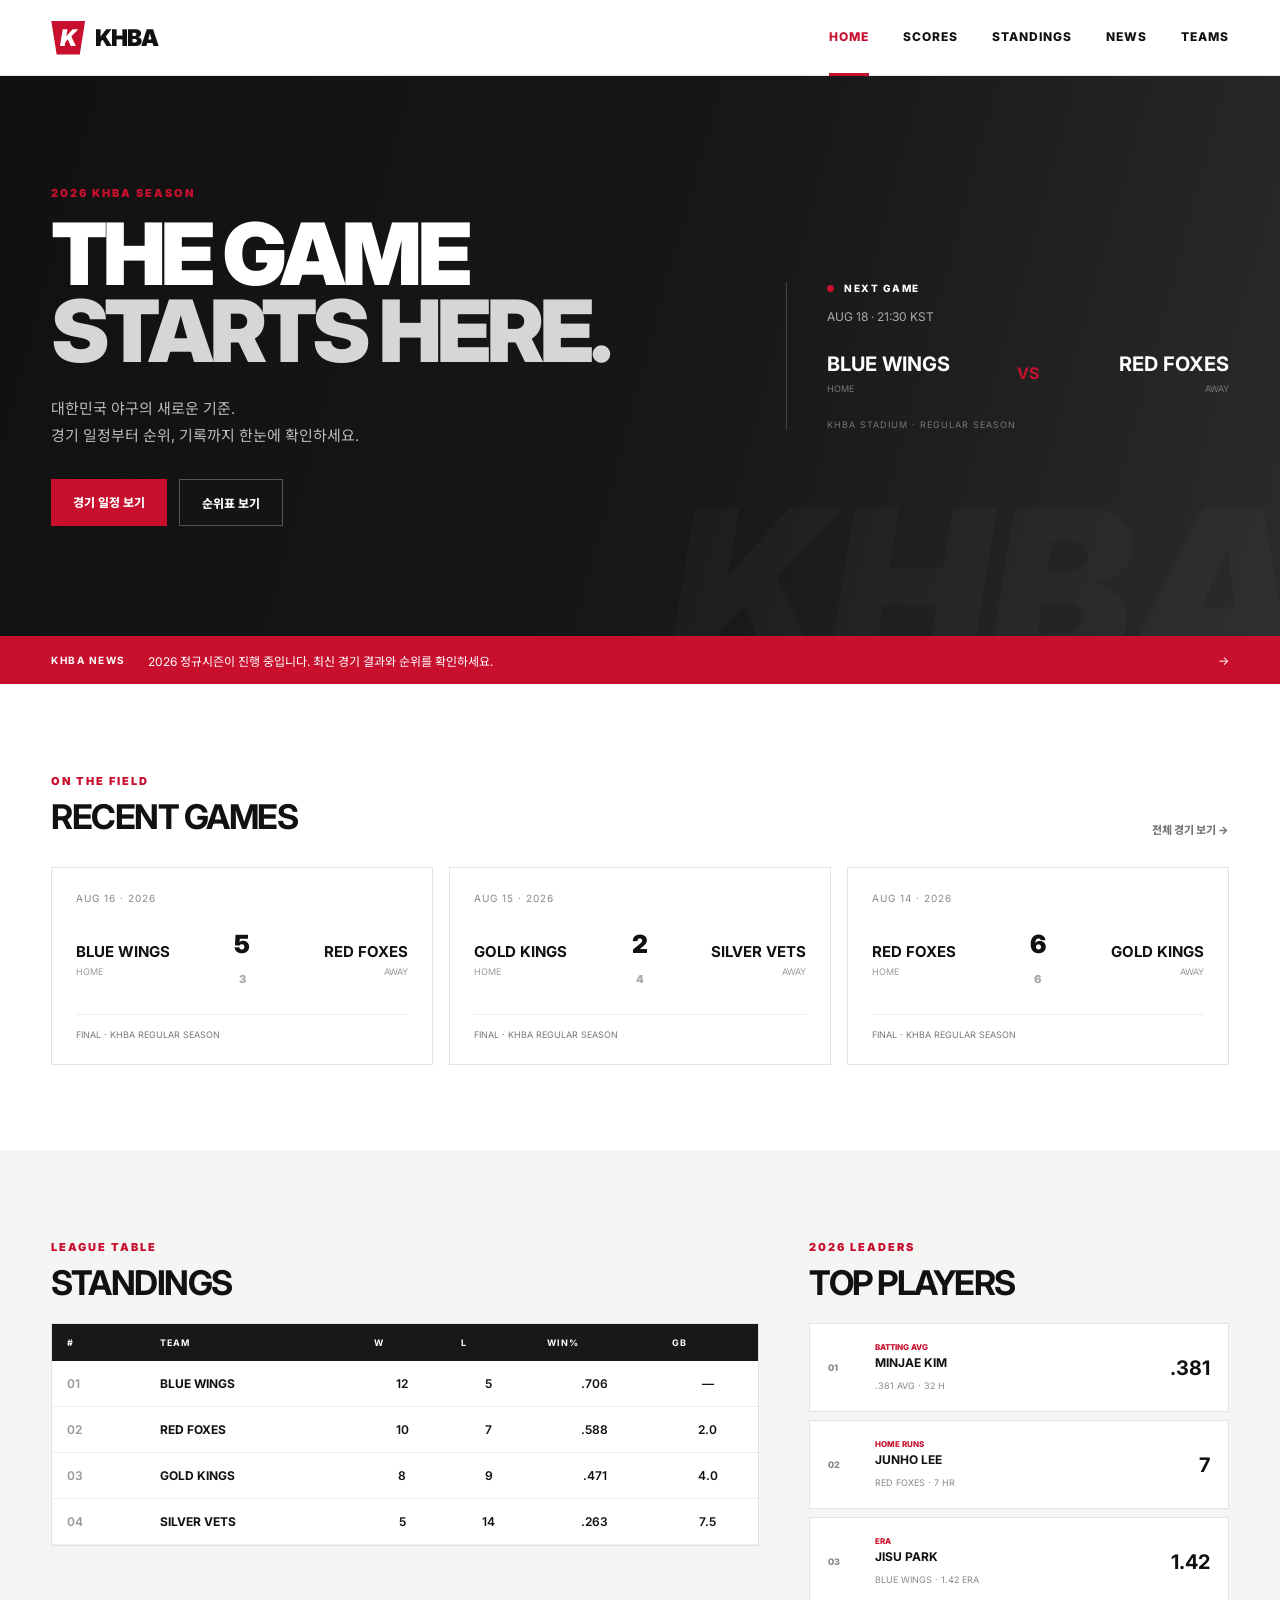
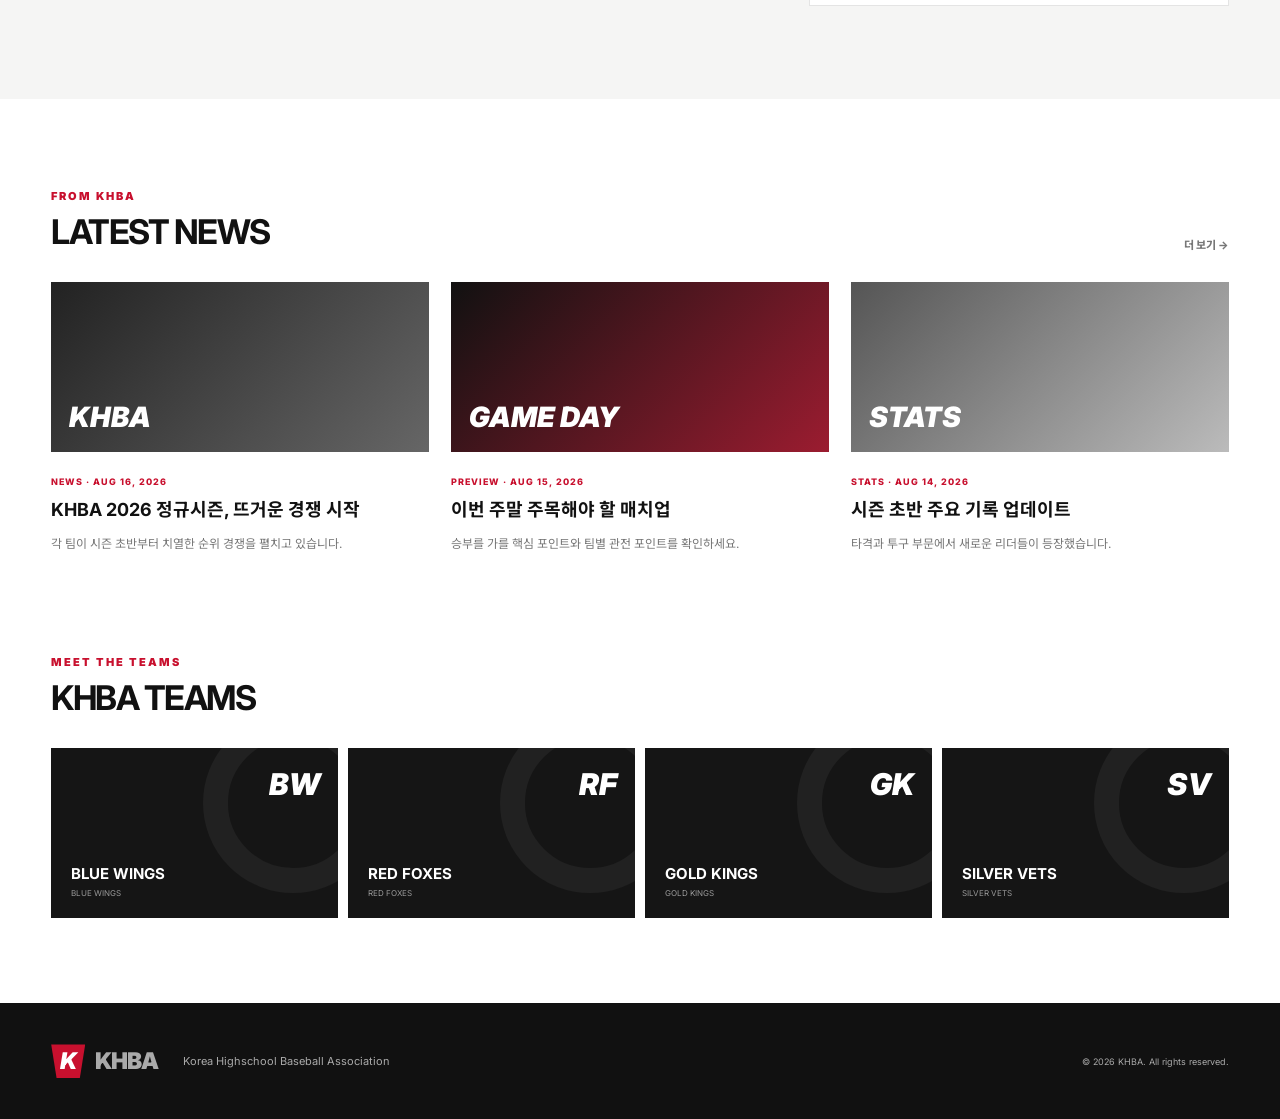
==== index.html @ 6791ea0c "Build MLB-style KHBA league homepage" ====
<!DOCTYPE html>
<html lang="ko">
<head>
  <meta charset="UTF-8">
  <meta name="viewport" content="width=device-width, initial-scale=1.0">
  <meta name="description" content="KHBA - Korea Highschool Baseball Association">
  <title>KHBA | Korea Highschool Baseball Association</title>
  <link rel="preconnect" href="https://fonts.googleapis.com">
  <link rel="preconnect" href="https://fonts.gstatic.com" crossorigin>
  <link href="https://fonts.googleapis.com/css2?family=Inter:wght@400;500;600;700;800;900&family=Noto+Sans+KR:wght@400;500;600;700;800;900&display=swap" rel="stylesheet">
  <link rel="stylesheet" href="style.css">
</head>
<body>
  <header class="topbar">
    <div class="container nav-wrap">
      <a class="brand" href="#home"><span class="brand-mark">K</span><span>KHBA</span></a>
      <nav class="nav">
        <a class="active" href="#home">HOME</a>
        <a href="#games">SCORES</a>
        <a href="#standings">STANDINGS</a>
        <a href="#news">NEWS</a>
        <a href="#teams">TEAMS</a>
      </nav>
      <button class="menu-btn" aria-label="메뉴">☰</button>
    </div>
  </header>

  <main id="home">
    <section class="hero">
      <div class="container hero-inner">
        <div>
          <div class="eyebrow">2026 KHBA SEASON</div>
          <h1>THE GAME<br><span>STARTS HERE.</span></h1>
          <p>대한민국 야구의 새로운 기준.<br>경기 일정부터 순위, 기록까지 한눈에 확인하세요.</p>
          <div class="hero-actions"><a class="btn primary" href="#games">경기 일정 보기</a><a class="btn ghost" href="#standings">순위표 보기</a></div>
        </div>
        <div class="hero-score">
          <div class="live-pill"><i></i> NEXT GAME</div>
          <div class="game-date">AUG 18 · 21:30 KST</div>
          <div class="matchup"><div><b>BLUE WINGS</b><small>HOME</small></div><strong>VS</strong><div><b>RED FOXES</b><small>AWAY</small></div></div>
          <div class="venue">KHBA STADIUM · REGULAR SEASON</div>
        </div>
      </div>
    </section>

    <section class="ticker"><div class="container ticker-inner"><strong>KHBA NEWS</strong><span id="tickerText">2026 정규시즌이 진행 중입니다. 최신 경기 결과와 순위를 확인하세요.</span><span class="ticker-arrow">→</span></div></section>

    <section class="section" id="games">
      <div class="container">
        <div class="section-head"><div><span class="section-kicker">ON THE FIELD</span><h2>RECENT GAMES</h2></div><a href="#games" class="view-all">전체 경기 보기 →</a></div>
        <div class="games-grid" id="gamesGrid"></div>
      </div>
    </section>

    <section class="section muted" id="standings">
      <div class="container two-col">
        <div>
          <div class="section-head compact"><div><span class="section-kicker">LEAGUE TABLE</span><h2>STANDINGS</h2></div></div>
          <div class="table-card"><table><thead><tr><th>#</th><th>TEAM</th><th>W</th><th>L</th><th>WIN%</th><th>GB</th></tr></thead><tbody id="standingsBody"></tbody></table></div>
        </div>
        <aside class="leaders">
          <div class="section-head compact"><div><span class="section-kicker">2026 LEADERS</span><h2>TOP PLAYERS</h2></div></div>
          <div class="leader-card"><span class="leader-num">01</span><div><small>BATTING AVG</small><b>MINJAE KIM</b><span>.381 AVG · 32 H</span></div><strong>.381</strong></div>
          <div class="leader-card"><span class="leader-num">02</span><div><small>HOME RUNS</small><b>JUNHO LEE</b><span>RED FOXES · 7 HR</span></div><strong>7</strong></div>
          <div class="leader-card"><span class="leader-num">03</span><div><small>ERA</small><b>JISU PARK</b><span>BLUE WINGS · 1.42 ERA</span></div><strong>1.42</strong></div>
        </aside>
      </div>
    </section>

    <section class="section" id="news"><div class="container"><div class="section-head"><div><span class="section-kicker">FROM KHBA</span><h2>LATEST NEWS</h2></div><a href="#news" class="view-all">더 보기 →</a></div><div class="news-grid"><article><div class="news-image n1">KHBA</div><span>NEWS · AUG 16, 2026</span><h3>KHBA 2026 정규시즌, 뜨거운 경쟁 시작</h3><p>각 팀이 시즌 초반부터 치열한 순위 경쟁을 펼치고 있습니다.</p></article><article><div class="news-image n2">GAME DAY</div><span>PREVIEW · AUG 15, 2026</span><h3>이번 주말 주목해야 할 매치업</h3><p>승부를 가를 핵심 포인트와 팀별 관전 포인트를 확인하세요.</p></article><article><div class="news-image n3">STATS</div><span>STATS · AUG 14, 2026</span><h3>시즌 초반 주요 기록 업데이트</h3><p>타격과 투구 부문에서 새로운 리더들이 등장했습니다.</p></article></div></div></section>

    <section class="section teams" id="teams"><div class="container"><div class="section-head"><div><span class="section-kicker">MEET THE TEAMS</span><h2>KHBA TEAMS</h2></div></div><div class="team-grid"><div class="team"><span>BW</span><b>BLUE WINGS</b><small>BLUE WINGS</small></div><div class="team"><span>RF</span><b>RED FOXES</b><small>RED FOXES</small></div><div class="team"><span>GK</span><b>GOLD KINGS</b><small>GOLD KINGS</small></div><div class="team"><span>SV</span><b>SILVER VETS</b><small>SILVER VETS</small></div></div></div></section>
  </main>

  <footer><div class="container footer-inner"><div class="brand"><span class="brand-mark">K</span><span>KHBA</span></div><p>Korea Highschool Baseball Association</p><small>© 2026 KHBA. All rights reserved.</small></div></footer>
  <script src="script.js"></script>
</body>
</html>
---- style.css ----
*{box-sizing:border-box}html{scroll-behavior:smooth}body{margin:0;font-family:Inter,'Noto Sans KR',sans-serif;color:#111;background:#fff}a{text-decoration:none;color:inherit}.container{width:min(1180px,92%);margin:auto}.topbar{height:76px;background:#fff;border-bottom:1px solid #e7e7e7;position:sticky;top:0;z-index:10}.nav-wrap{height:100%;display:flex;align-items:center;justify-content:space-between}.brand{display:flex;align-items:center;gap:10px;font-size:23px;font-weight:900;letter-spacing:-1px}.brand-mark{display:grid;place-items:center;width:34px;height:34px;background:#c8102e;color:#fff;font-style:italic;clip-path:polygon(0 0,100% 0,84% 100%,16% 100%)}.nav{display:flex;gap:34px;font-size:12px;font-weight:800;letter-spacing:1px}.nav a{padding:29px 0;border-bottom:3px solid transparent}.nav a.active,.nav a:hover{color:#c8102e;border-color:#c8102e}.menu-btn{display:none;background:none;border:0;font-size:24px}.hero{background:linear-gradient(105deg,#111 0%,#171717 55%,#2b2b2b 100%);color:#fff;min-height:560px;display:flex;align-items:center;position:relative;overflow:hidden}.hero:after{content:'KHBA';position:absolute;right:-20px;bottom:-85px;font-size:220px;font-weight:900;color:rgba(255,255,255,.025);font-style:italic}.hero-inner{display:grid;grid-template-columns:1.2fr .8fr;gap:70px;align-items:center}.eyebrow,.section-kicker{color:#c8102e;font-size:11px;font-weight:900;letter-spacing:2px}.hero h1{font-size:clamp(48px,7vw,86px);line-height:.9;margin:16px 0 25px;letter-spacing:-4px;font-weight:900}.hero h1 span{color:#d6d6d6}.hero p{color:#bbb;line-height:1.8;font-size:15px}.hero-actions{display:flex;gap:12px;margin-top:30px}.btn{padding:14px 22px;font-size:12px;font-weight:800}.btn.primary{background:#c8102e;color:white}.btn.ghost{border:1px solid #555;color:#fff}.hero-score{border-left:1px solid #444;padding-left:40px}.live-pill{font-size:10px;font-weight:800;letter-spacing:1.5px}.live-pill i{display:inline-block;width:7px;height:7px;background:#c8102e;border-radius:50%;margin-right:7px}.game-date{font-size:12px;color:#aaa;margin:15px 0 28px}.matchup{display:grid;grid-template-columns:1fr 40px 1fr;align-items:center;gap:10px}.matchup div:last-child{text-align:right}.matchup b{display:block;font-size:20px}.matchup small{display:block;color:#777;font-size:9px;margin-top:7px}.matchup strong{color:#c8102e;text-align:center}.venue{font-size:9px;color:#777;letter-spacing:1px;margin-top:25px}.ticker{background:#c8102e;color:#fff}.ticker-inner{height:48px;display:flex;align-items:center;gap:22px;font-size:12px}.ticker-inner strong{font-size:10px;letter-spacing:1.5px}.ticker-arrow{margin-left:auto}.section{padding:85px 0}.muted{background:#f5f5f4}.section-head{display:flex;align-items:end;justify-content:space-between;margin-bottom:30px}.section-head h2{margin:7px 0 0;font-size:34px;letter-spacing:-1.5px}.section-head.compact{margin-bottom:20px}.view-all{font-size:11px;font-weight:800;color:#777}.games-grid{display:grid;grid-template-columns:repeat(3,1fr);gap:16px}.game-card{border:1px solid #e3e3e3;background:#fff;padding:24px}.game-card .date{font-size:10px;color:#888;letter-spacing:1px}.game-teams{display:grid;grid-template-columns:1fr 42px 1fr;align-items:center;text-align:center;margin:25px 0}.game-teams div:first-child{text-align:left}.game-teams div:last-child{text-align:right}.game-teams b{font-size:15px}.game-teams small{display:block;color:#999;font-size:9px;margin-top:5px}.score{font-size:25px;font-weight:900}.game-card .status{border-top:1px solid #eee;padding-top:14px;font-size:9px;color:#777}.two-col{display:grid;grid-template-columns:1.35fr .8fr;gap:50px}.table-card{background:#fff;border:1px solid #e2e2e2}.table-card table{width:100%;border-collapse:collapse;font-size:12px}.table-card th{background:#181818;color:#fff;text-align:left;padding:13px 15px;font-size:9px;letter-spacing:1px}.table-card td{padding:15px;border-bottom:1px solid #eee;font-weight:600}.table-card td:nth-child(1){color:#999}.table-card td:nth-child(3),.table-card td:nth-child(4),.table-card td:nth-child(5),.table-card td:nth-child(6){text-align:center}.leader-card{background:#fff;border:1px solid #e4e4e4;padding:18px;display:grid;grid-template-columns:35px 1fr auto;align-items:center;gap:12px;margin-bottom:8px}.leader-num{font-size:10px;color:#aaa;font-weight:800}.leader-card small{display:block;font-size:8px;color:#c8102e;font-weight:800}.leader-card b{display:block;font-size:12px;margin:3px 0}.leader-card span{font-size:9px;color:#888}.leader-card strong{font-size:20px}.news-grid{display:grid;grid-template-columns:repeat(3,1fr);gap:22px}.news-image{height:170px;margin-bottom:17px;display:flex;align-items:end;padding:18px;color:#fff;font-size:28px;font-weight:900;font-style:italic;background:#222}.n1{background:linear-gradient(135deg,#222,#666)}.n2{background:linear-gradient(135deg,#111,#9b1c30)}.n3{background:linear-gradient(135deg,#555,#bbb)}article>span{font-size:9px;color:#c8102e;font-weight:800;letter-spacing:1px}article h3{font-size:18px;margin:9px 0;line-height:1.35}article p{font-size:12px;color:#777;line-height:1.6}.teams{padding-top:0}.team-grid{display:grid;grid-template-columns:repeat(4,1fr);gap:10px}.team{height:170px;background:#151515;color:#fff;padding:20px;display:flex;flex-direction:column;justify-content:end;position:relative;overflow:hidden}.team:after{content:'';position:absolute;width:130px;height:130px;border:25px solid rgba(255,255,255,.05);border-radius:50%;right:-45px;top:-35px}.team>span{font-size:30px;font-weight:900;font-style:italic;position:absolute;top:18px;right:18px}.team b{font-size:15px}.team small{font-size:8px;color:#999;margin-top:5px}footer{background:#111;color:#aaa;padding:40px 0}.footer-inner{display:flex;align-items:center;gap:25px}.footer-inner p{font-size:11px}.footer-inner small{margin-left:auto;font-size:9px}@media(max-width:800px){.nav{display:none}.menu-btn{display:block}.hero-inner{grid-template-columns:1fr}.hero-score{display:none}.hero{min-height:520px}.games-grid,.news-grid,.team-grid{grid-template-columns:1fr}.two-col{grid-template-columns:1fr}.section{padding:60px 0}.section-head h2{font-size:28px}.footer-inner{flex-wrap:wrap}.footer-inner small{margin-left:0;width:100%}}
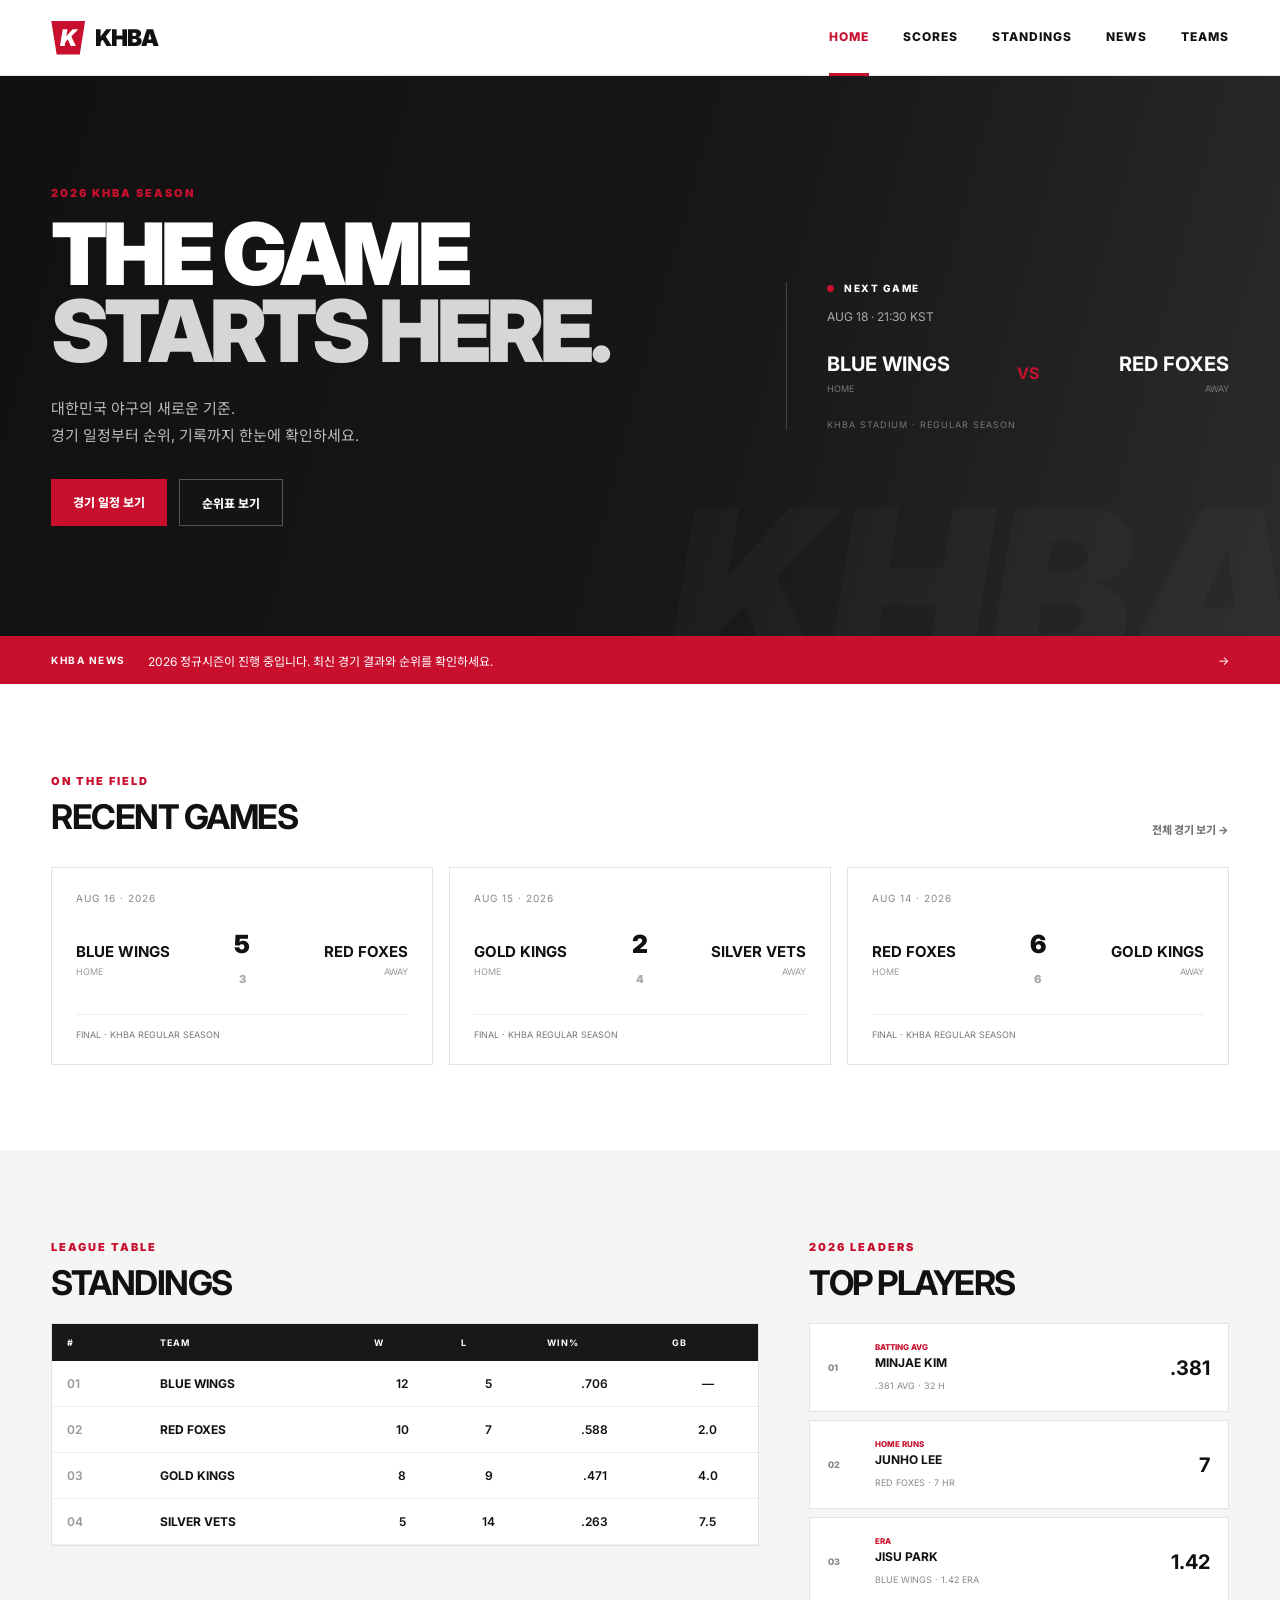
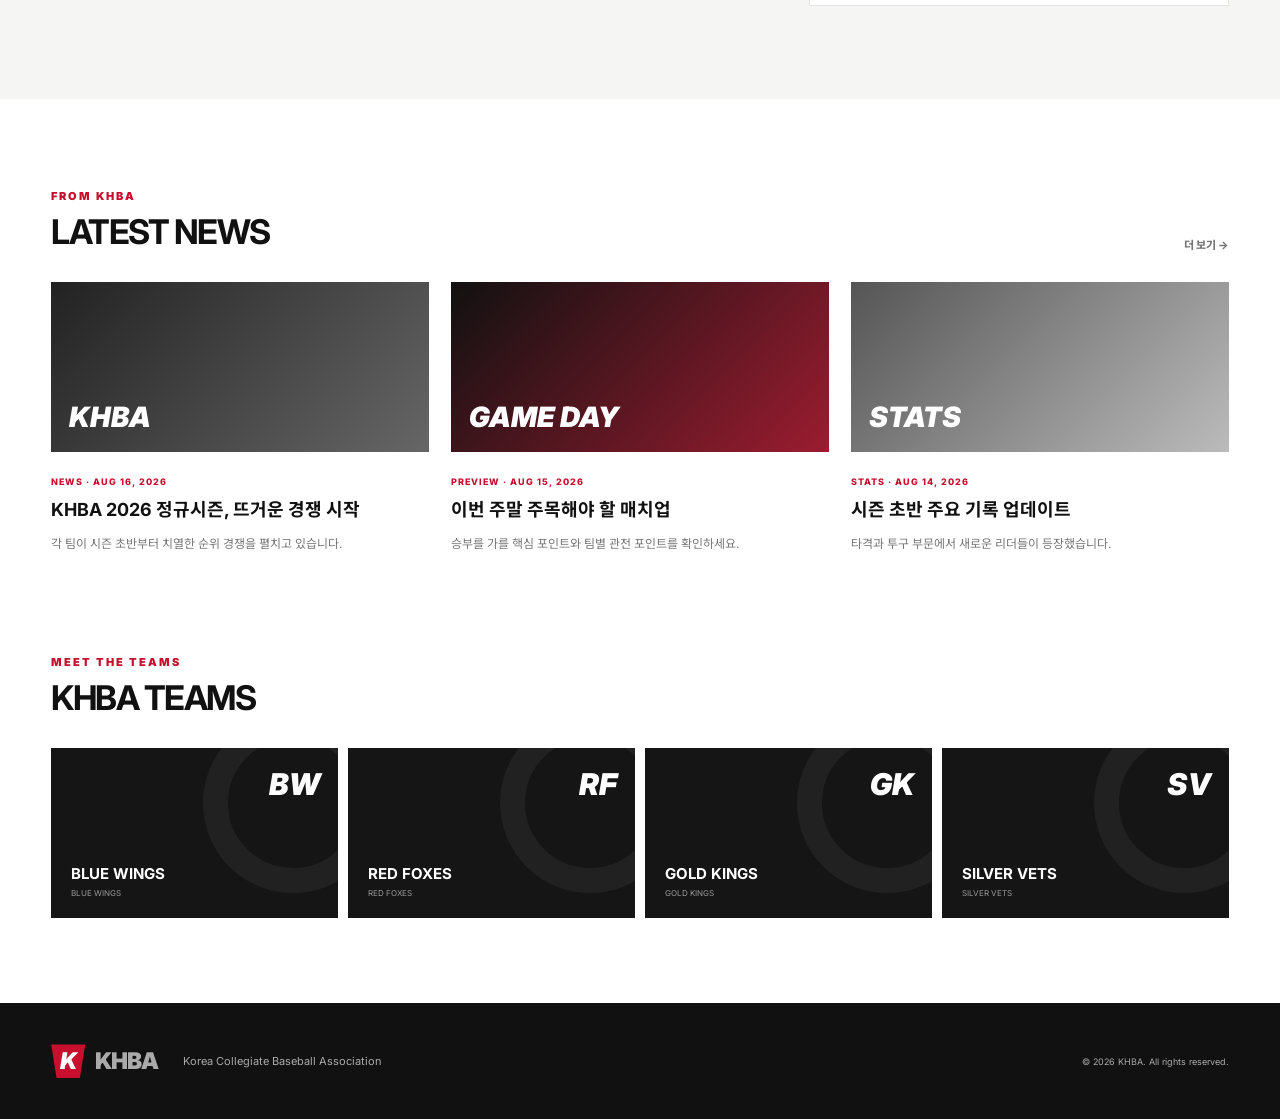
==== commit 06c4bb3c: "Change Highschool Baseball Association to Collegiate Baseball Association" ====
--- a/index.html
+++ b/index.html
@@ -3,76 +3,24 @@
 <head>
   <meta charset="UTF-8">
   <meta name="viewport" content="width=device-width, initial-scale=1.0">
-  <meta name="description" content="KHBA - Korea Highschool Baseball Association">
-  <title>KHBA | Korea Highschool Baseball Association</title>
+  <meta name="description" content="KHBA - Korea Collegiate Baseball Association">
+  <title>KHBA | Korea Collegiate Baseball Association</title>
   <link rel="preconnect" href="https://fonts.googleapis.com">
   <link rel="preconnect" href="https://fonts.gstatic.com" crossorigin>
   <link href="https://fonts.googleapis.com/css2?family=Inter:wght@400;500;600;700;800;900&family=Noto+Sans+KR:wght@400;500;600;700;800;900&display=swap" rel="stylesheet">
   <link rel="stylesheet" href="style.css">
 </head>
 <body>
-  <header class="topbar">
-    <div class="container nav-wrap">
-      <a class="brand" href="#home"><span class="brand-mark">K</span><span>KHBA</span></a>
-      <nav class="nav">
-        <a class="active" href="#home">HOME</a>
-        <a href="#games">SCORES</a>
-        <a href="#standings">STANDINGS</a>
-        <a href="#news">NEWS</a>
-        <a href="#teams">TEAMS</a>
-      </nav>
-      <button class="menu-btn" aria-label="메뉴">☰</button>
-    </div>
-  </header>
-
+  <header class="topbar"><div class="container nav-wrap"><a class="brand" href="#home"><span class="brand-mark">K</span><span>KHBA</span></a><nav class="nav"><a class="active" href="#home">HOME</a><a href="#games">SCORES</a><a href="#standings">STANDINGS</a><a href="#news">NEWS</a><a href="#teams">TEAMS</a></nav><button class="menu-btn" aria-label="메뉴">☰</button></div></header>
   <main id="home">
-    <section class="hero">
-      <div class="container hero-inner">
-        <div>
-          <div class="eyebrow">2026 KHBA SEASON</div>
-          <h1>THE GAME<br><span>STARTS HERE.</span></h1>
-          <p>대한민국 야구의 새로운 기준.<br>경기 일정부터 순위, 기록까지 한눈에 확인하세요.</p>
-          <div class="hero-actions"><a class="btn primary" href="#games">경기 일정 보기</a><a class="btn ghost" href="#standings">순위표 보기</a></div>
-        </div>
-        <div class="hero-score">
-          <div class="live-pill"><i></i> NEXT GAME</div>
-          <div class="game-date">AUG 18 · 21:30 KST</div>
-          <div class="matchup"><div><b>BLUE WINGS</b><small>HOME</small></div><strong>VS</strong><div><b>RED FOXES</b><small>AWAY</small></div></div>
-          <div class="venue">KHBA STADIUM · REGULAR SEASON</div>
-        </div>
-      </div>
-    </section>
-
+    <section class="hero"><div class="container hero-inner"><div><div class="eyebrow">2026 KHBA SEASON</div><h1>THE GAME<br><span>STARTS HERE.</span></h1><p>대한민국 야구의 새로운 기준.<br>경기 일정부터 순위, 기록까지 한눈에 확인하세요.</p><div class="hero-actions"><a class="btn primary" href="#games">경기 일정 보기</a><a class="btn ghost" href="#standings">순위표 보기</a></div></div><div class="hero-score"><div class="live-pill"><i></i> NEXT GAME</div><div class="game-date">AUG 18 · 21:30 KST</div><div class="matchup"><div><b>BLUE WINGS</b><small>HOME</small></div><strong>VS</strong><div><b>RED FOXES</b><small>AWAY</small></div></div><div class="venue">KHBA STADIUM · REGULAR SEASON</div></div></div></section>
     <section class="ticker"><div class="container ticker-inner"><strong>KHBA NEWS</strong><span id="tickerText">2026 정규시즌이 진행 중입니다. 최신 경기 결과와 순위를 확인하세요.</span><span class="ticker-arrow">→</span></div></section>
-
-    <section class="section" id="games">
-      <div class="container">
-        <div class="section-head"><div><span class="section-kicker">ON THE FIELD</span><h2>RECENT GAMES</h2></div><a href="#games" class="view-all">전체 경기 보기 →</a></div>
-        <div class="games-grid" id="gamesGrid"></div>
-      </div>
-    </section>
-
-    <section class="section muted" id="standings">
-      <div class="container two-col">
-        <div>
-          <div class="section-head compact"><div><span class="section-kicker">LEAGUE TABLE</span><h2>STANDINGS</h2></div></div>
-          <div class="table-card"><table><thead><tr><th>#</th><th>TEAM</th><th>W</th><th>L</th><th>WIN%</th><th>GB</th></tr></thead><tbody id="standingsBody"></tbody></table></div>
-        </div>
-        <aside class="leaders">
-          <div class="section-head compact"><div><span class="section-kicker">2026 LEADERS</span><h2>TOP PLAYERS</h2></div></div>
-          <div class="leader-card"><span class="leader-num">01</span><div><small>BATTING AVG</small><b>MINJAE KIM</b><span>.381 AVG · 32 H</span></div><strong>.381</strong></div>
-          <div class="leader-card"><span class="leader-num">02</span><div><small>HOME RUNS</small><b>JUNHO LEE</b><span>RED FOXES · 7 HR</span></div><strong>7</strong></div>
-          <div class="leader-card"><span class="leader-num">03</span><div><small>ERA</small><b>JISU PARK</b><span>BLUE WINGS · 1.42 ERA</span></div><strong>1.42</strong></div>
-        </aside>
-      </div>
-    </section>
-
+    <section class="section" id="games"><div class="container"><div class="section-head"><div><span class="section-kicker">ON THE FIELD</span><h2>RECENT GAMES</h2></div><a href="#games" class="view-all">전체 경기 보기 →</a></div><div class="games-grid" id="gamesGrid"></div></div></section>
+    <section class="section muted" id="standings"><div class="container two-col"><div><div class="section-head compact"><div><span class="section-kicker">LEAGUE TABLE</span><h2>STANDINGS</h2></div></div><div class="table-card"><table><thead><tr><th>#</th><th>TEAM</th><th>W</th><th>L</th><th>WIN%</th><th>GB</th></tr></thead><tbody id="standingsBody"></tbody></table></div></div><aside class="leaders"><div class="section-head compact"><div><span class="section-kicker">2026 LEADERS</span><h2>TOP PLAYERS</h2></div></div><div class="leader-card"><span class="leader-num">01</span><div><small>BATTING AVG</small><b>MINJAE KIM</b><span>.381 AVG · 32 H</span></div><strong>.381</strong></div><div class="leader-card"><span class="leader-num">02</span><div><small>HOME RUNS</small><b>JUNHO LEE</b><span>RED FOXES · 7 HR</span></div><strong>7</strong></div><div class="leader-card"><span class="leader-num">03</span><div><small>ERA</small><b>JISU PARK</b><span>BLUE WINGS · 1.42 ERA</span></div><strong>1.42</strong></div></aside></div></section>
     <section class="section" id="news"><div class="container"><div class="section-head"><div><span class="section-kicker">FROM KHBA</span><h2>LATEST NEWS</h2></div><a href="#news" class="view-all">더 보기 →</a></div><div class="news-grid"><article><div class="news-image n1">KHBA</div><span>NEWS · AUG 16, 2026</span><h3>KHBA 2026 정규시즌, 뜨거운 경쟁 시작</h3><p>각 팀이 시즌 초반부터 치열한 순위 경쟁을 펼치고 있습니다.</p></article><article><div class="news-image n2">GAME DAY</div><span>PREVIEW · AUG 15, 2026</span><h3>이번 주말 주목해야 할 매치업</h3><p>승부를 가를 핵심 포인트와 팀별 관전 포인트를 확인하세요.</p></article><article><div class="news-image n3">STATS</div><span>STATS · AUG 14, 2026</span><h3>시즌 초반 주요 기록 업데이트</h3><p>타격과 투구 부문에서 새로운 리더들이 등장했습니다.</p></article></div></div></section>
-
     <section class="section teams" id="teams"><div class="container"><div class="section-head"><div><span class="section-kicker">MEET THE TEAMS</span><h2>KHBA TEAMS</h2></div></div><div class="team-grid"><div class="team"><span>BW</span><b>BLUE WINGS</b><small>BLUE WINGS</small></div><div class="team"><span>RF</span><b>RED FOXES</b><small>RED FOXES</small></div><div class="team"><span>GK</span><b>GOLD KINGS</b><small>GOLD KINGS</small></div><div class="team"><span>SV</span><b>SILVER VETS</b><small>SILVER VETS</small></div></div></div></section>
   </main>
-
-  <footer><div class="container footer-inner"><div class="brand"><span class="brand-mark">K</span><span>KHBA</span></div><p>Korea Highschool Baseball Association</p><small>© 2026 KHBA. All rights reserved.</small></div></footer>
+  <footer><div class="container footer-inner"><div class="brand"><span class="brand-mark">K</span><span>KHBA</span></div><p>Korea Collegiate Baseball Association</p><small>© 2026 KHBA. All rights reserved.</small></div></footer>
   <script src="script.js"></script>
 </body>
 </html>
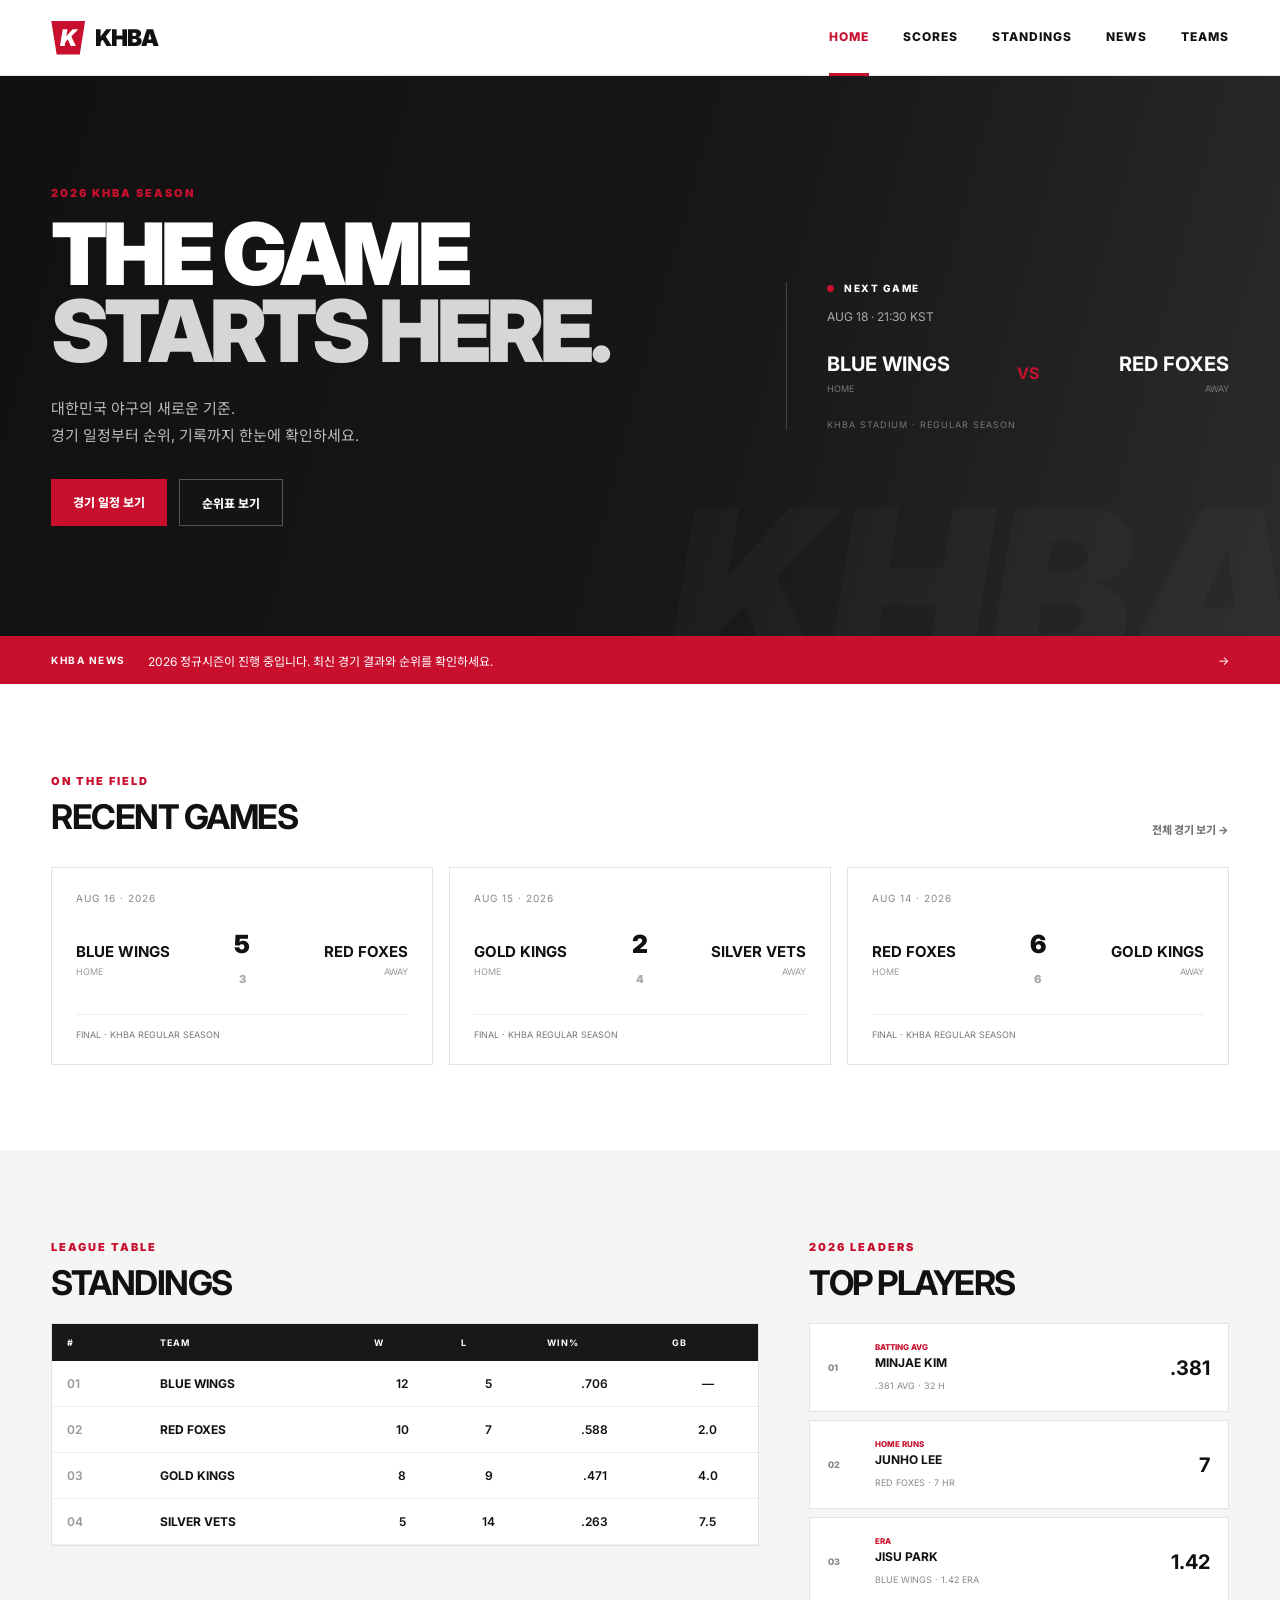
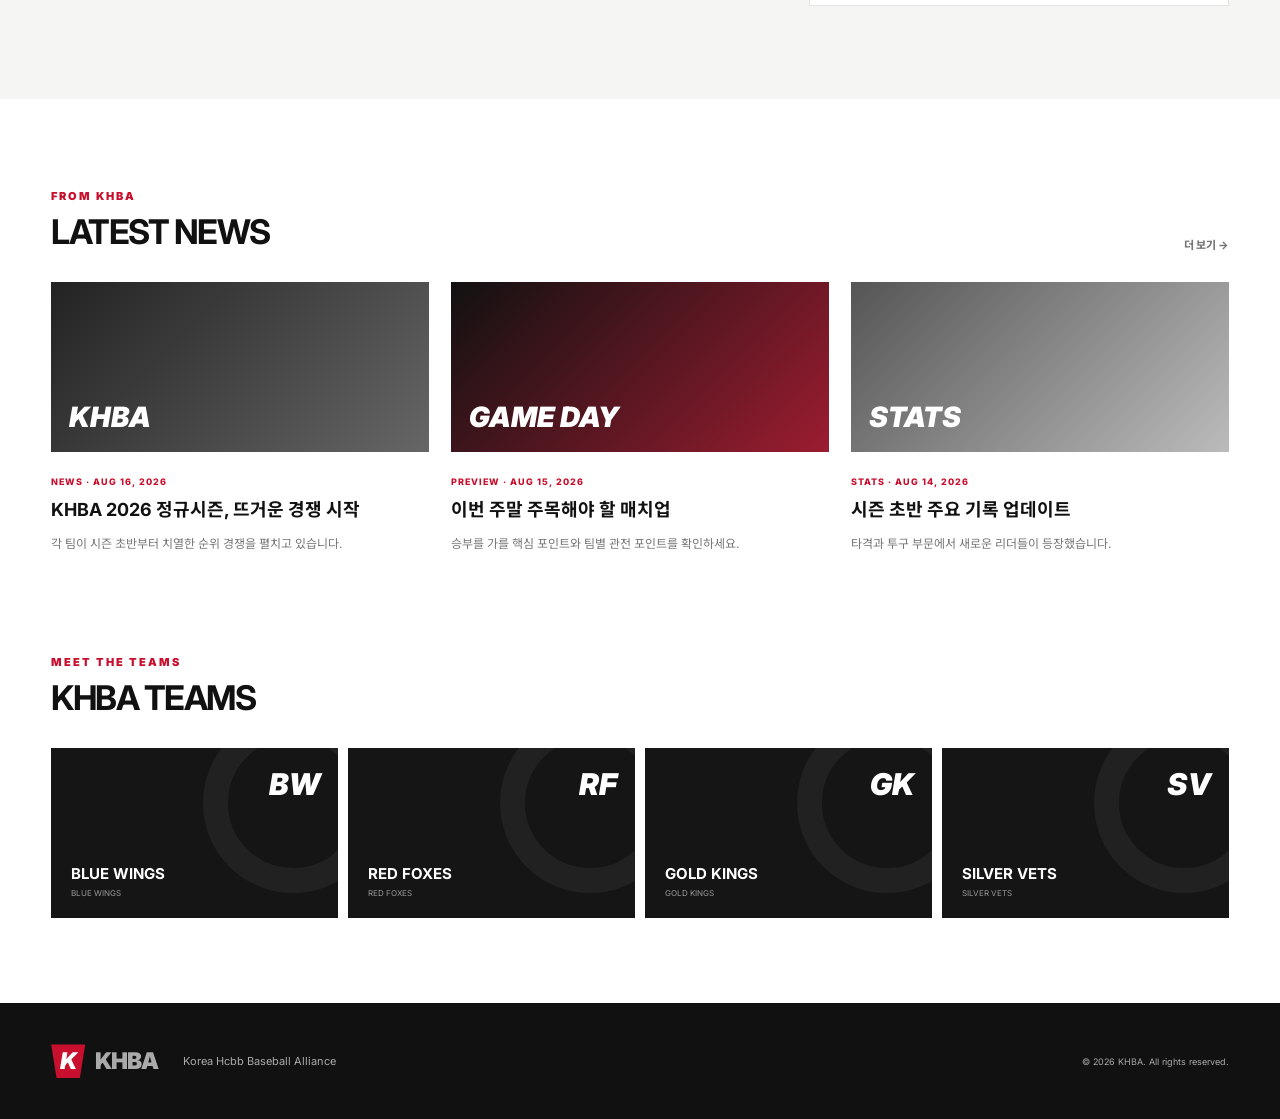
==== commit 7cdd1eea: "Rename organization to Korea Hcbb Baseball Alliance" ====
--- a/index.html
+++ b/index.html
@@ -3,8 +3,8 @@
 <head>
   <meta charset="UTF-8">
   <meta name="viewport" content="width=device-width, initial-scale=1.0">
-  <meta name="description" content="KHBA - Korea Collegiate Baseball Association">
-  <title>KHBA | Korea Collegiate Baseball Association</title>
+  <meta name="description" content="KHBA - Korea Hcbb Baseball Alliance">
+  <title>KHBA | Korea Hcbb Baseball Alliance</title>
   <link rel="preconnect" href="https://fonts.googleapis.com">
   <link rel="preconnect" href="https://fonts.gstatic.com" crossorigin>
   <link href="https://fonts.googleapis.com/css2?family=Inter:wght@400;500;600;700;800;900&family=Noto+Sans+KR:wght@400;500;600;700;800;900&display=swap" rel="stylesheet">
@@ -20,7 +20,7 @@
     <section class="section" id="news"><div class="container"><div class="section-head"><div><span class="section-kicker">FROM KHBA</span><h2>LATEST NEWS</h2></div><a href="#news" class="view-all">더 보기 →</a></div><div class="news-grid"><article><div class="news-image n1">KHBA</div><span>NEWS · AUG 16, 2026</span><h3>KHBA 2026 정규시즌, 뜨거운 경쟁 시작</h3><p>각 팀이 시즌 초반부터 치열한 순위 경쟁을 펼치고 있습니다.</p></article><article><div class="news-image n2">GAME DAY</div><span>PREVIEW · AUG 15, 2026</span><h3>이번 주말 주목해야 할 매치업</h3><p>승부를 가를 핵심 포인트와 팀별 관전 포인트를 확인하세요.</p></article><article><div class="news-image n3">STATS</div><span>STATS · AUG 14, 2026</span><h3>시즌 초반 주요 기록 업데이트</h3><p>타격과 투구 부문에서 새로운 리더들이 등장했습니다.</p></article></div></div></section>
     <section class="section teams" id="teams"><div class="container"><div class="section-head"><div><span class="section-kicker">MEET THE TEAMS</span><h2>KHBA TEAMS</h2></div></div><div class="team-grid"><div class="team"><span>BW</span><b>BLUE WINGS</b><small>BLUE WINGS</small></div><div class="team"><span>RF</span><b>RED FOXES</b><small>RED FOXES</small></div><div class="team"><span>GK</span><b>GOLD KINGS</b><small>GOLD KINGS</small></div><div class="team"><span>SV</span><b>SILVER VETS</b><small>SILVER VETS</small></div></div></div></section>
   </main>
-  <footer><div class="container footer-inner"><div class="brand"><span class="brand-mark">K</span><span>KHBA</span></div><p>Korea Collegiate Baseball Association</p><small>© 2026 KHBA. All rights reserved.</small></div></footer>
+  <footer><div class="container footer-inner"><div class="brand"><span class="brand-mark">K</span><span>KHBA</span></div><p>Korea Hcbb Baseball Alliance</p><small>© 2026 KHBA. All rights reserved.</small></div></footer>
   <script src="script.js"></script>
 </body>
 </html>
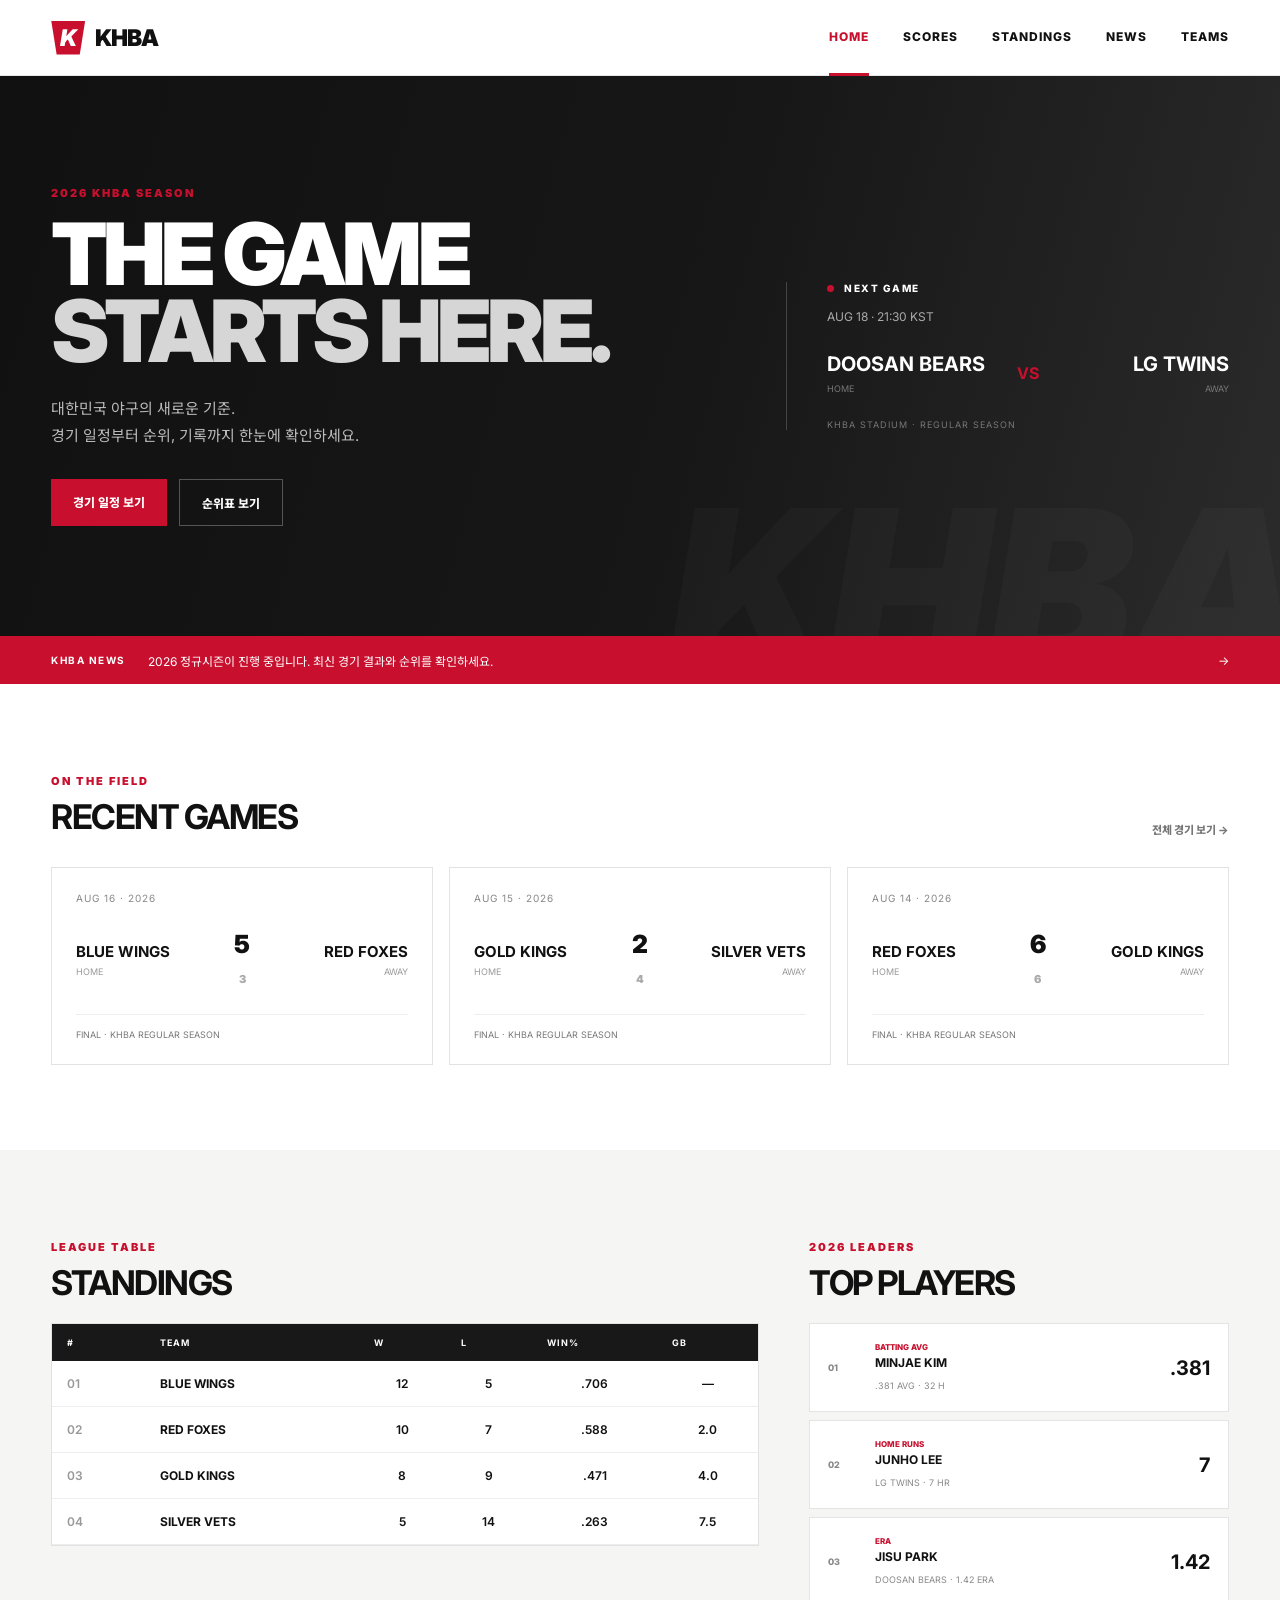
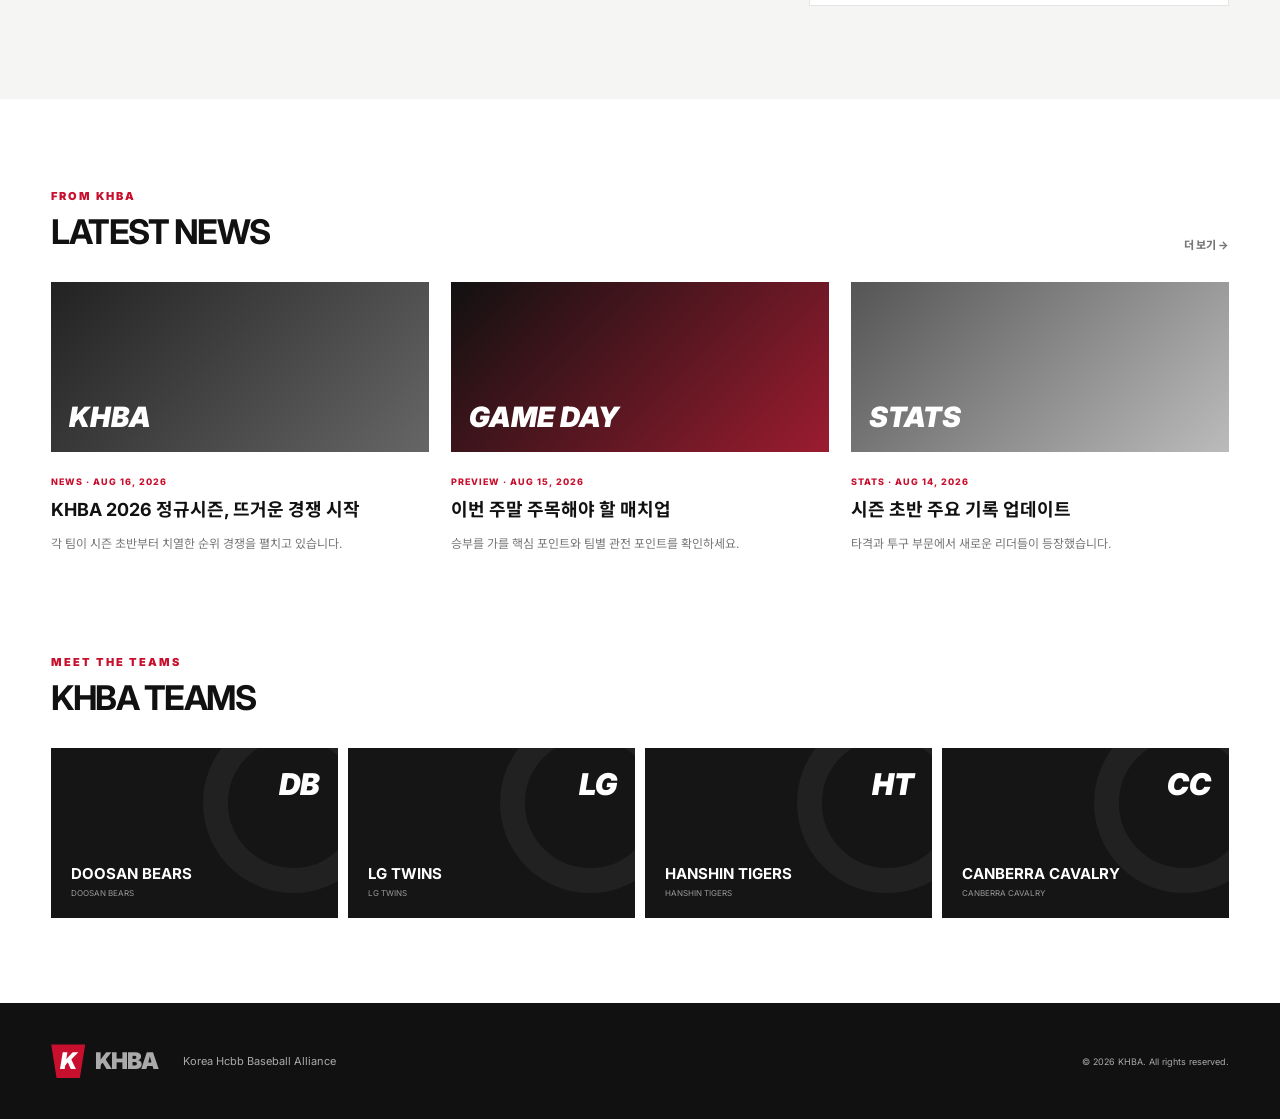
==== commit 4fbf37f6: "Update KHBA teams in homepage" ====
--- a/index.html
+++ b/index.html
@@ -13,12 +13,12 @@
 <body>
   <header class="topbar"><div class="container nav-wrap"><a class="brand" href="#home"><span class="brand-mark">K</span><span>KHBA</span></a><nav class="nav"><a class="active" href="#home">HOME</a><a href="#games">SCORES</a><a href="#standings">STANDINGS</a><a href="#news">NEWS</a><a href="#teams">TEAMS</a></nav><button class="menu-btn" aria-label="메뉴">☰</button></div></header>
   <main id="home">
-    <section class="hero"><div class="container hero-inner"><div><div class="eyebrow">2026 KHBA SEASON</div><h1>THE GAME<br><span>STARTS HERE.</span></h1><p>대한민국 야구의 새로운 기준.<br>경기 일정부터 순위, 기록까지 한눈에 확인하세요.</p><div class="hero-actions"><a class="btn primary" href="#games">경기 일정 보기</a><a class="btn ghost" href="#standings">순위표 보기</a></div></div><div class="hero-score"><div class="live-pill"><i></i> NEXT GAME</div><div class="game-date">AUG 18 · 21:30 KST</div><div class="matchup"><div><b>BLUE WINGS</b><small>HOME</small></div><strong>VS</strong><div><b>RED FOXES</b><small>AWAY</small></div></div><div class="venue">KHBA STADIUM · REGULAR SEASON</div></div></div></section>
+    <section class="hero"><div class="container hero-inner"><div><div class="eyebrow">2026 KHBA SEASON</div><h1>THE GAME<br><span>STARTS HERE.</span></h1><p>대한민국 야구의 새로운 기준.<br>경기 일정부터 순위, 기록까지 한눈에 확인하세요.</p><div class="hero-actions"><a class="btn primary" href="#games">경기 일정 보기</a><a class="btn ghost" href="#standings">순위표 보기</a></div></div><div class="hero-score"><div class="live-pill"><i></i> NEXT GAME</div><div class="game-date">AUG 18 · 21:30 KST</div><div class="matchup"><div><b>DOOSAN BEARS</b><small>HOME</small></div><strong>VS</strong><div><b>LG TWINS</b><small>AWAY</small></div></div><div class="venue">KHBA STADIUM · REGULAR SEASON</div></div></div></section>
     <section class="ticker"><div class="container ticker-inner"><strong>KHBA NEWS</strong><span id="tickerText">2026 정규시즌이 진행 중입니다. 최신 경기 결과와 순위를 확인하세요.</span><span class="ticker-arrow">→</span></div></section>
     <section class="section" id="games"><div class="container"><div class="section-head"><div><span class="section-kicker">ON THE FIELD</span><h2>RECENT GAMES</h2></div><a href="#games" class="view-all">전체 경기 보기 →</a></div><div class="games-grid" id="gamesGrid"></div></div></section>
-    <section class="section muted" id="standings"><div class="container two-col"><div><div class="section-head compact"><div><span class="section-kicker">LEAGUE TABLE</span><h2>STANDINGS</h2></div></div><div class="table-card"><table><thead><tr><th>#</th><th>TEAM</th><th>W</th><th>L</th><th>WIN%</th><th>GB</th></tr></thead><tbody id="standingsBody"></tbody></table></div></div><aside class="leaders"><div class="section-head compact"><div><span class="section-kicker">2026 LEADERS</span><h2>TOP PLAYERS</h2></div></div><div class="leader-card"><span class="leader-num">01</span><div><small>BATTING AVG</small><b>MINJAE KIM</b><span>.381 AVG · 32 H</span></div><strong>.381</strong></div><div class="leader-card"><span class="leader-num">02</span><div><small>HOME RUNS</small><b>JUNHO LEE</b><span>RED FOXES · 7 HR</span></div><strong>7</strong></div><div class="leader-card"><span class="leader-num">03</span><div><small>ERA</small><b>JISU PARK</b><span>BLUE WINGS · 1.42 ERA</span></div><strong>1.42</strong></div></aside></div></section>
+    <section class="section muted" id="standings"><div class="container two-col"><div><div class="section-head compact"><div><span class="section-kicker">LEAGUE TABLE</span><h2>STANDINGS</h2></div></div><div class="table-card"><table><thead><tr><th>#</th><th>TEAM</th><th>W</th><th>L</th><th>WIN%</th><th>GB</th></tr></thead><tbody id="standingsBody"></tbody></table></div></div><aside class="leaders"><div class="section-head compact"><div><span class="section-kicker">2026 LEADERS</span><h2>TOP PLAYERS</h2></div></div><div class="leader-card"><span class="leader-num">01</span><div><small>BATTING AVG</small><b>MINJAE KIM</b><span>.381 AVG · 32 H</span></div><strong>.381</strong></div><div class="leader-card"><span class="leader-num">02</span><div><small>HOME RUNS</small><b>JUNHO LEE</b><span>LG TWINS · 7 HR</span></div><strong>7</strong></div><div class="leader-card"><span class="leader-num">03</span><div><small>ERA</small><b>JISU PARK</b><span>DOOSAN BEARS · 1.42 ERA</span></div><strong>1.42</strong></div></aside></div></section>
     <section class="section" id="news"><div class="container"><div class="section-head"><div><span class="section-kicker">FROM KHBA</span><h2>LATEST NEWS</h2></div><a href="#news" class="view-all">더 보기 →</a></div><div class="news-grid"><article><div class="news-image n1">KHBA</div><span>NEWS · AUG 16, 2026</span><h3>KHBA 2026 정규시즌, 뜨거운 경쟁 시작</h3><p>각 팀이 시즌 초반부터 치열한 순위 경쟁을 펼치고 있습니다.</p></article><article><div class="news-image n2">GAME DAY</div><span>PREVIEW · AUG 15, 2026</span><h3>이번 주말 주목해야 할 매치업</h3><p>승부를 가를 핵심 포인트와 팀별 관전 포인트를 확인하세요.</p></article><article><div class="news-image n3">STATS</div><span>STATS · AUG 14, 2026</span><h3>시즌 초반 주요 기록 업데이트</h3><p>타격과 투구 부문에서 새로운 리더들이 등장했습니다.</p></article></div></div></section>
-    <section class="section teams" id="teams"><div class="container"><div class="section-head"><div><span class="section-kicker">MEET THE TEAMS</span><h2>KHBA TEAMS</h2></div></div><div class="team-grid"><div class="team"><span>BW</span><b>BLUE WINGS</b><small>BLUE WINGS</small></div><div class="team"><span>RF</span><b>RED FOXES</b><small>RED FOXES</small></div><div class="team"><span>GK</span><b>GOLD KINGS</b><small>GOLD KINGS</small></div><div class="team"><span>SV</span><b>SILVER VETS</b><small>SILVER VETS</small></div></div></div></section>
+    <section class="section teams" id="teams"><div class="container"><div class="section-head"><div><span class="section-kicker">MEET THE TEAMS</span><h2>KHBA TEAMS</h2></div></div><div class="team-grid"><div class="team"><span>DB</span><b>DOOSAN BEARS</b><small>DOOSAN BEARS</small></div><div class="team"><span>LG</span><b>LG TWINS</b><small>LG TWINS</small></div><div class="team"><span>HT</span><b>HANSHIN TIGERS</b><small>HANSHIN TIGERS</small></div><div class="team"><span>CC</span><b>CANBERRA CAVALRY</b><small>CANBERRA CAVALRY</small></div></div></div></section>
   </main>
   <footer><div class="container footer-inner"><div class="brand"><span class="brand-mark">K</span><span>KHBA</span></div><p>Korea Hcbb Baseball Alliance</p><small>© 2026 KHBA. All rights reserved.</small></div></footer>
   <script src="script.js"></script>
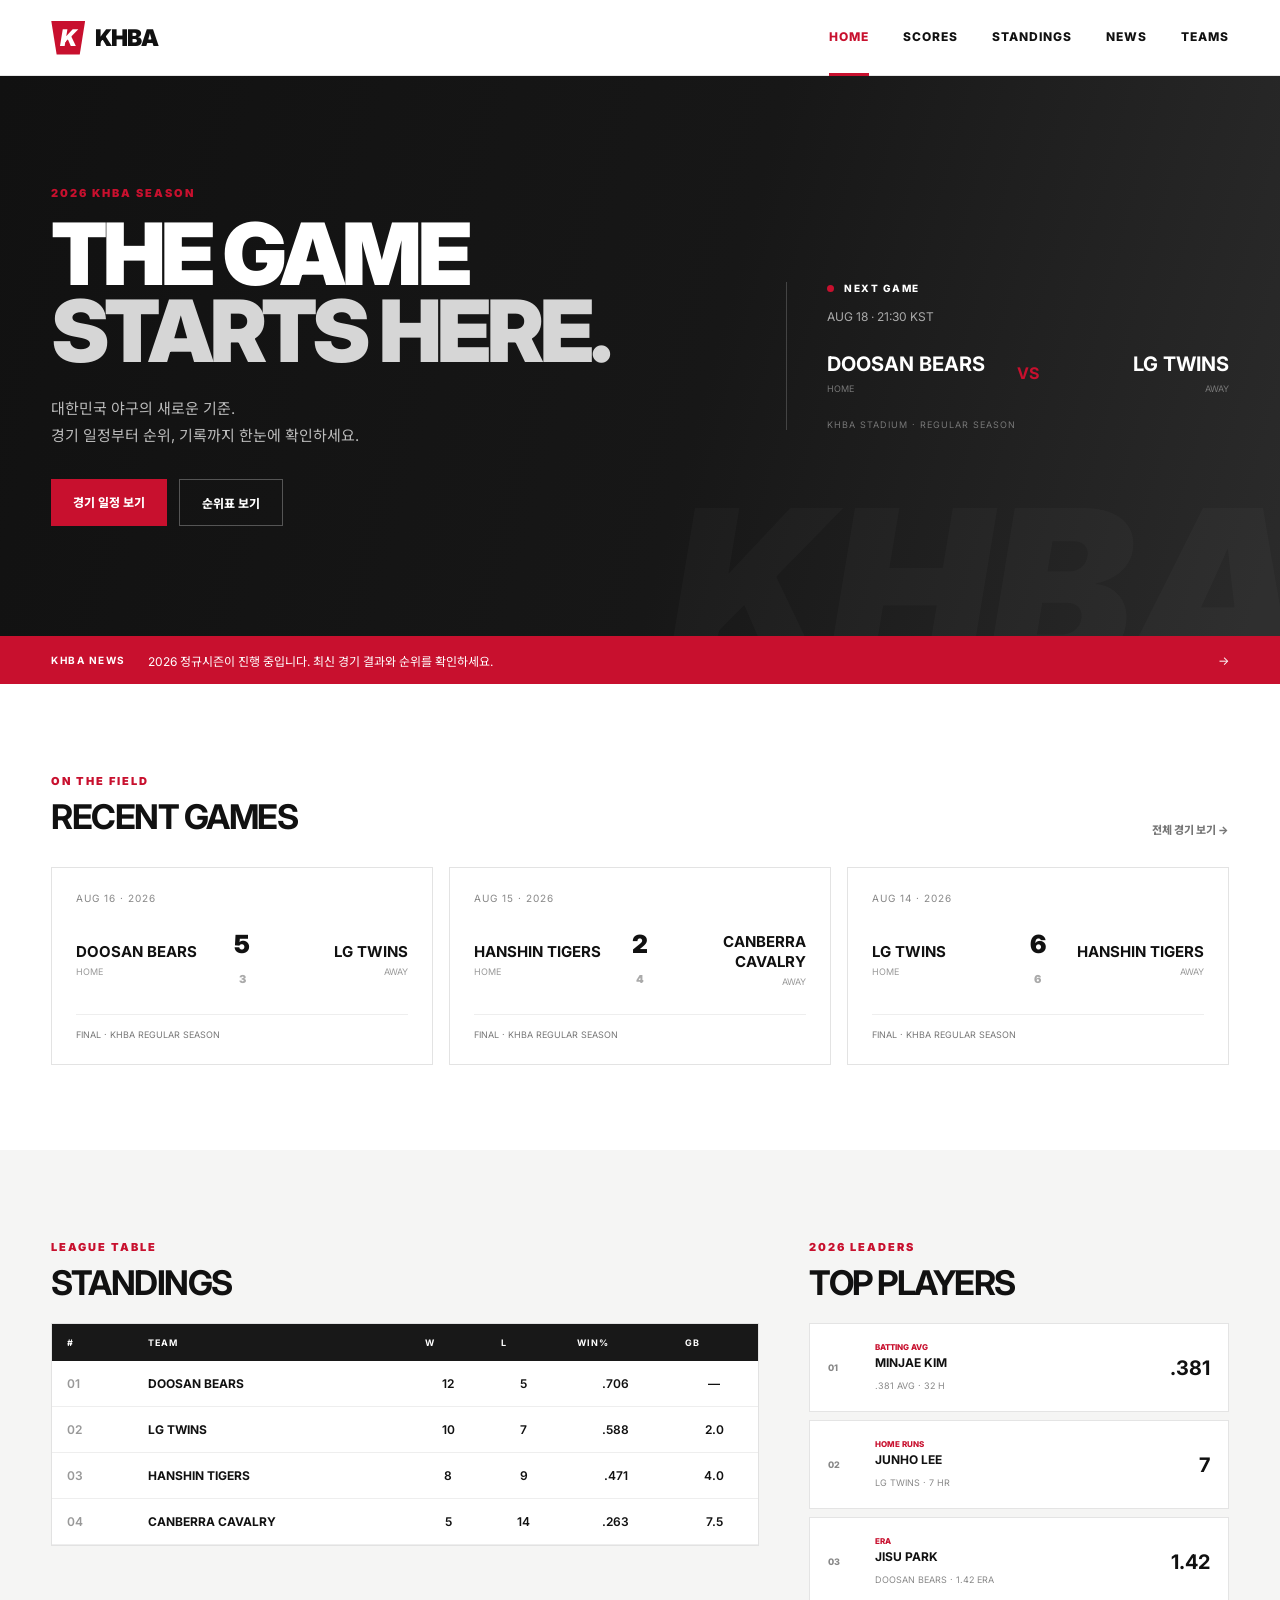
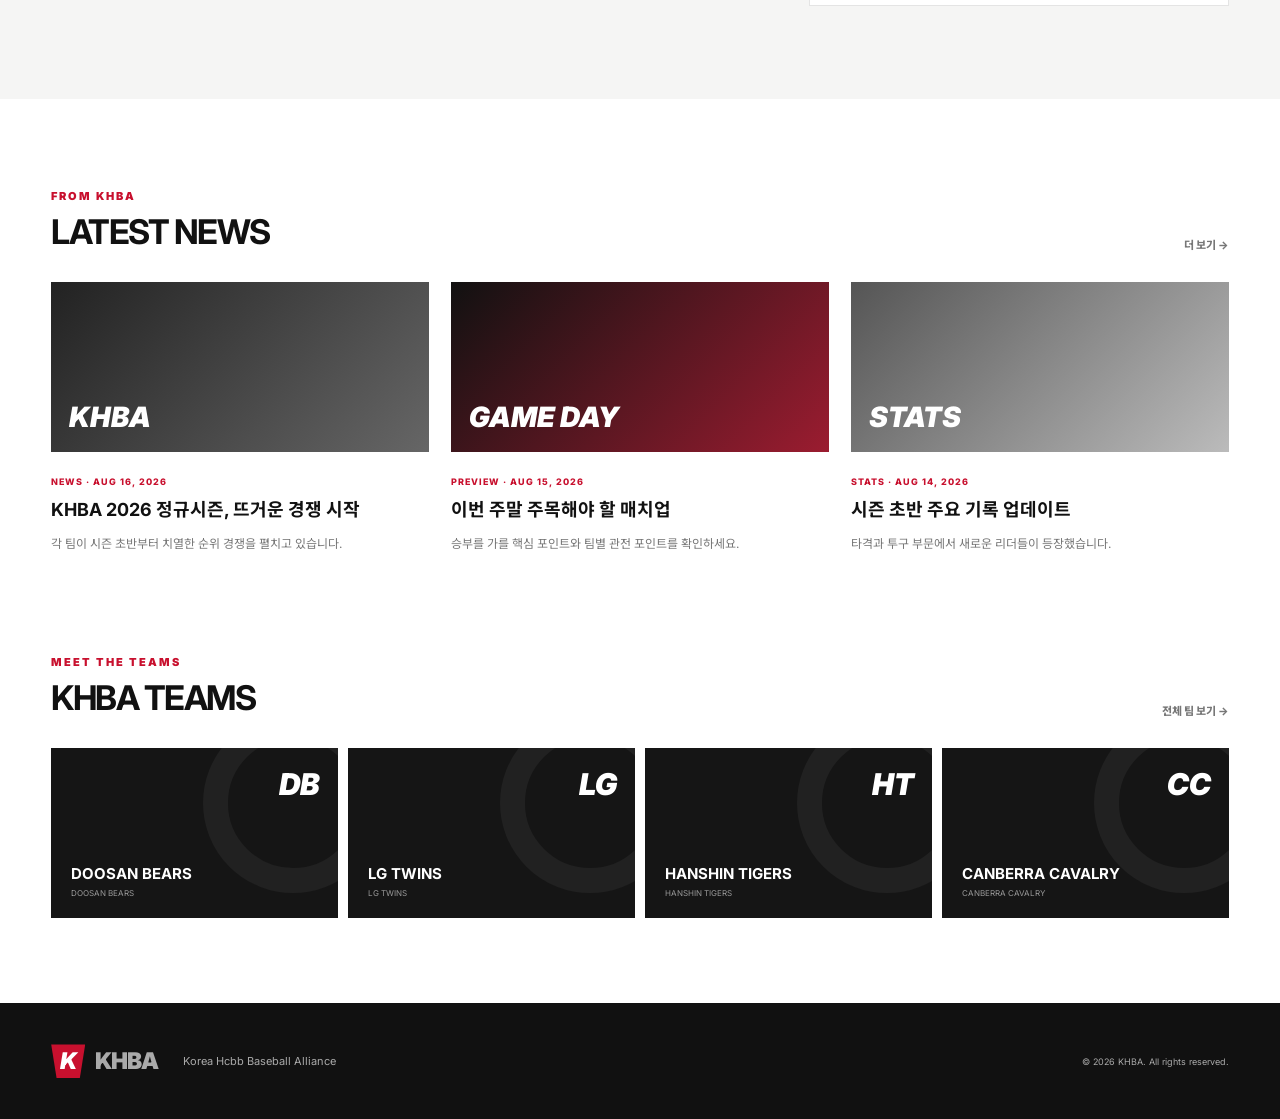
==== commit 0932243c: "Link homepage navigation to separate pages" ====
--- a/index.html
+++ b/index.html
@@ -1,26 +1 @@
-<!DOCTYPE html>
-<html lang="ko">
-<head>
-  <meta charset="UTF-8">
-  <meta name="viewport" content="width=device-width, initial-scale=1.0">
-  <meta name="description" content="KHBA - Korea Hcbb Baseball Alliance">
-  <title>KHBA | Korea Hcbb Baseball Alliance</title>
-  <link rel="preconnect" href="https://fonts.googleapis.com">
-  <link rel="preconnect" href="https://fonts.gstatic.com" crossorigin>
-  <link href="https://fonts.googleapis.com/css2?family=Inter:wght@400;500;600;700;800;900&family=Noto+Sans+KR:wght@400;500;600;700;800;900&display=swap" rel="stylesheet">
-  <link rel="stylesheet" href="style.css">
-</head>
-<body>
-  <header class="topbar"><div class="container nav-wrap"><a class="brand" href="#home"><span class="brand-mark">K</span><span>KHBA</span></a><nav class="nav"><a class="active" href="#home">HOME</a><a href="#games">SCORES</a><a href="#standings">STANDINGS</a><a href="#news">NEWS</a><a href="#teams">TEAMS</a></nav><button class="menu-btn" aria-label="메뉴">☰</button></div></header>
-  <main id="home">
-    <section class="hero"><div class="container hero-inner"><div><div class="eyebrow">2026 KHBA SEASON</div><h1>THE GAME<br><span>STARTS HERE.</span></h1><p>대한민국 야구의 새로운 기준.<br>경기 일정부터 순위, 기록까지 한눈에 확인하세요.</p><div class="hero-actions"><a class="btn primary" href="#games">경기 일정 보기</a><a class="btn ghost" href="#standings">순위표 보기</a></div></div><div class="hero-score"><div class="live-pill"><i></i> NEXT GAME</div><div class="game-date">AUG 18 · 21:30 KST</div><div class="matchup"><div><b>DOOSAN BEARS</b><small>HOME</small></div><strong>VS</strong><div><b>LG TWINS</b><small>AWAY</small></div></div><div class="venue">KHBA STADIUM · REGULAR SEASON</div></div></div></section>
-    <section class="ticker"><div class="container ticker-inner"><strong>KHBA NEWS</strong><span id="tickerText">2026 정규시즌이 진행 중입니다. 최신 경기 결과와 순위를 확인하세요.</span><span class="ticker-arrow">→</span></div></section>
-    <section class="section" id="games"><div class="container"><div class="section-head"><div><span class="section-kicker">ON THE FIELD</span><h2>RECENT GAMES</h2></div><a href="#games" class="view-all">전체 경기 보기 →</a></div><div class="games-grid" id="gamesGrid"></div></div></section>
-    <section class="section muted" id="standings"><div class="container two-col"><div><div class="section-head compact"><div><span class="section-kicker">LEAGUE TABLE</span><h2>STANDINGS</h2></div></div><div class="table-card"><table><thead><tr><th>#</th><th>TEAM</th><th>W</th><th>L</th><th>WIN%</th><th>GB</th></tr></thead><tbody id="standingsBody"></tbody></table></div></div><aside class="leaders"><div class="section-head compact"><div><span class="section-kicker">2026 LEADERS</span><h2>TOP PLAYERS</h2></div></div><div class="leader-card"><span class="leader-num">01</span><div><small>BATTING AVG</small><b>MINJAE KIM</b><span>.381 AVG · 32 H</span></div><strong>.381</strong></div><div class="leader-card"><span class="leader-num">02</span><div><small>HOME RUNS</small><b>JUNHO LEE</b><span>LG TWINS · 7 HR</span></div><strong>7</strong></div><div class="leader-card"><span class="leader-num">03</span><div><small>ERA</small><b>JISU PARK</b><span>DOOSAN BEARS · 1.42 ERA</span></div><strong>1.42</strong></div></aside></div></section>
-    <section class="section" id="news"><div class="container"><div class="section-head"><div><span class="section-kicker">FROM KHBA</span><h2>LATEST NEWS</h2></div><a href="#news" class="view-all">더 보기 →</a></div><div class="news-grid"><article><div class="news-image n1">KHBA</div><span>NEWS · AUG 16, 2026</span><h3>KHBA 2026 정규시즌, 뜨거운 경쟁 시작</h3><p>각 팀이 시즌 초반부터 치열한 순위 경쟁을 펼치고 있습니다.</p></article><article><div class="news-image n2">GAME DAY</div><span>PREVIEW · AUG 15, 2026</span><h3>이번 주말 주목해야 할 매치업</h3><p>승부를 가를 핵심 포인트와 팀별 관전 포인트를 확인하세요.</p></article><article><div class="news-image n3">STATS</div><span>STATS · AUG 14, 2026</span><h3>시즌 초반 주요 기록 업데이트</h3><p>타격과 투구 부문에서 새로운 리더들이 등장했습니다.</p></article></div></div></section>
-    <section class="section teams" id="teams"><div class="container"><div class="section-head"><div><span class="section-kicker">MEET THE TEAMS</span><h2>KHBA TEAMS</h2></div></div><div class="team-grid"><div class="team"><span>DB</span><b>DOOSAN BEARS</b><small>DOOSAN BEARS</small></div><div class="team"><span>LG</span><b>LG TWINS</b><small>LG TWINS</small></div><div class="team"><span>HT</span><b>HANSHIN TIGERS</b><small>HANSHIN TIGERS</small></div><div class="team"><span>CC</span><b>CANBERRA CAVALRY</b><small>CANBERRA CAVALRY</small></div></div></div></section>
-  </main>
-  <footer><div class="container footer-inner"><div class="brand"><span class="brand-mark">K</span><span>KHBA</span></div><p>Korea Hcbb Baseball Alliance</p><small>© 2026 KHBA. All rights reserved.</small></div></footer>
-  <script src="script.js"></script>
-</body>
-</html>
+<!DOCTYPE html><html lang="ko"><head><meta charset="UTF-8"><meta name="viewport" content="width=device-width, initial-scale=1.0"><meta name="description" content="KHBA - Korea Hcbb Baseball Alliance"><title>KHBA | Korea Hcbb Baseball Alliance</title><link rel="preconnect" href="https://fonts.googleapis.com"><link rel="preconnect" href="https://fonts.gstatic.com" crossorigin><link href="https://fonts.googleapis.com/css2?family=Inter:wght@400;500;600;700;800;900&family=Noto+Sans+KR:wght@400;500;600;700;800;900&display=swap" rel="stylesheet"><link rel="stylesheet" href="style.css"></head><body><header class="topbar"><div class="container nav-wrap"><a class="brand" href="index.html"><span class="brand-mark">K</span><span>KHBA</span></a><nav class="nav"><a class="active" href="index.html">HOME</a><a href="scores.html">SCORES</a><a href="standings.html">STANDINGS</a><a href="news.html">NEWS</a><a href="teams.html">TEAMS</a></nav><button class="menu-btn" aria-label="메뉴">☰</button></div></header><main id="home"><section class="hero"><div class="container hero-inner"><div><div class="eyebrow">2026 KHBA SEASON</div><h1>THE GAME<br><span>STARTS HERE.</span></h1><p>대한민국 야구의 새로운 기준.<br>경기 일정부터 순위, 기록까지 한눈에 확인하세요.</p><div class="hero-actions"><a class="btn primary" href="scores.html">경기 일정 보기</a><a class="btn ghost" href="standings.html">순위표 보기</a></div></div><div class="hero-score"><div class="live-pill"><i></i> NEXT GAME</div><div class="game-date">AUG 18 · 21:30 KST</div><div class="matchup"><div><b>DOOSAN BEARS</b><small>HOME</small></div><strong>VS</strong><div><b>LG TWINS</b><small>AWAY</small></div></div><div class="venue">KHBA STADIUM · REGULAR SEASON</div></div></div></section><section class="ticker"><div class="container ticker-inner"><strong>KHBA NEWS</strong><span id="tickerText">2026 정규시즌이 진행 중입니다. 최신 경기 결과와 순위를 확인하세요.</span><span class="ticker-arrow">→</span></div></section><section class="section" id="games"><div class="container"><div class="section-head"><div><span class="section-kicker">ON THE FIELD</span><h2>RECENT GAMES</h2></div><a href="scores.html" class="view-all">전체 경기 보기 →</a></div><div class="games-grid" id="gamesGrid"></div></div></section><section class="section muted" id="standings"><div class="container two-col"><div><div class="section-head compact"><div><span class="section-kicker">LEAGUE TABLE</span><h2>STANDINGS</h2></div></div><div class="table-card"><table><thead><tr><th>#</th><th>TEAM</th><th>W</th><th>L</th><th>WIN%</th><th>GB</th></tr></thead><tbody id="standingsBody"></tbody></table></div></div><aside class="leaders"><div class="section-head compact"><div><span class="section-kicker">2026 LEADERS</span><h2>TOP PLAYERS</h2></div></div><div class="leader-card"><span class="leader-num">01</span><div><small>BATTING AVG</small><b>MINJAE KIM</b><span>.381 AVG · 32 H</span></div><strong>.381</strong></div><div class="leader-card"><span class="leader-num">02</span><div><small>HOME RUNS</small><b>JUNHO LEE</b><span>LG TWINS · 7 HR</span></div><strong>7</strong></div><div class="leader-card"><span class="leader-num">03</span><div><small>ERA</small><b>JISU PARK</b><span>DOOSAN BEARS · 1.42 ERA</span></div><strong>1.42</strong></div></aside></div></section><section class="section" id="news"><div class="container"><div class="section-head"><div><span class="section-kicker">FROM KHBA</span><h2>LATEST NEWS</h2></div><a href="news.html" class="view-all">더 보기 →</a></div><div class="news-grid"><article><div class="news-image n1">KHBA</div><span>NEWS · AUG 16, 2026</span><h3>KHBA 2026 정규시즌, 뜨거운 경쟁 시작</h3><p>각 팀이 시즌 초반부터 치열한 순위 경쟁을 펼치고 있습니다.</p></article><article><div class="news-image n2">GAME DAY</div><span>PREVIEW · AUG 15, 2026</span><h3>이번 주말 주목해야 할 매치업</h3><p>승부를 가를 핵심 포인트와 팀별 관전 포인트를 확인하세요.</p></article><article><div class="news-image n3">STATS</div><span>STATS · AUG 14, 2026</span><h3>시즌 초반 주요 기록 업데이트</h3><p>타격과 투구 부문에서 새로운 리더들이 등장했습니다.</p></article></div></div></section><section class="section teams" id="teams"><div class="container"><div class="section-head"><div><span class="section-kicker">MEET THE TEAMS</span><h2>KHBA TEAMS</h2></div><a href="teams.html" class="view-all">전체 팀 보기 →</a></div><div class="team-grid"><div class="team"><span>DB</span><b>DOOSAN BEARS</b><small>DOOSAN BEARS</small></div><div class="team"><span>LG</span><b>LG TWINS</b><small>LG TWINS</small></div><div class="team"><span>HT</span><b>HANSHIN TIGERS</b><small>HANSHIN TIGERS</small></div><div class="team"><span>CC</span><b>CANBERRA CAVALRY</b><small>CANBERRA CAVALRY</small></div></div></div></section></main><footer><div class="container footer-inner"><div class="brand"><span class="brand-mark">K</span><span>KHBA</span></div><p>Korea Hcbb Baseball Alliance</p><small>© 2026 KHBA. All rights reserved.</small></div></footer><script src="script.js"></script></body></html>
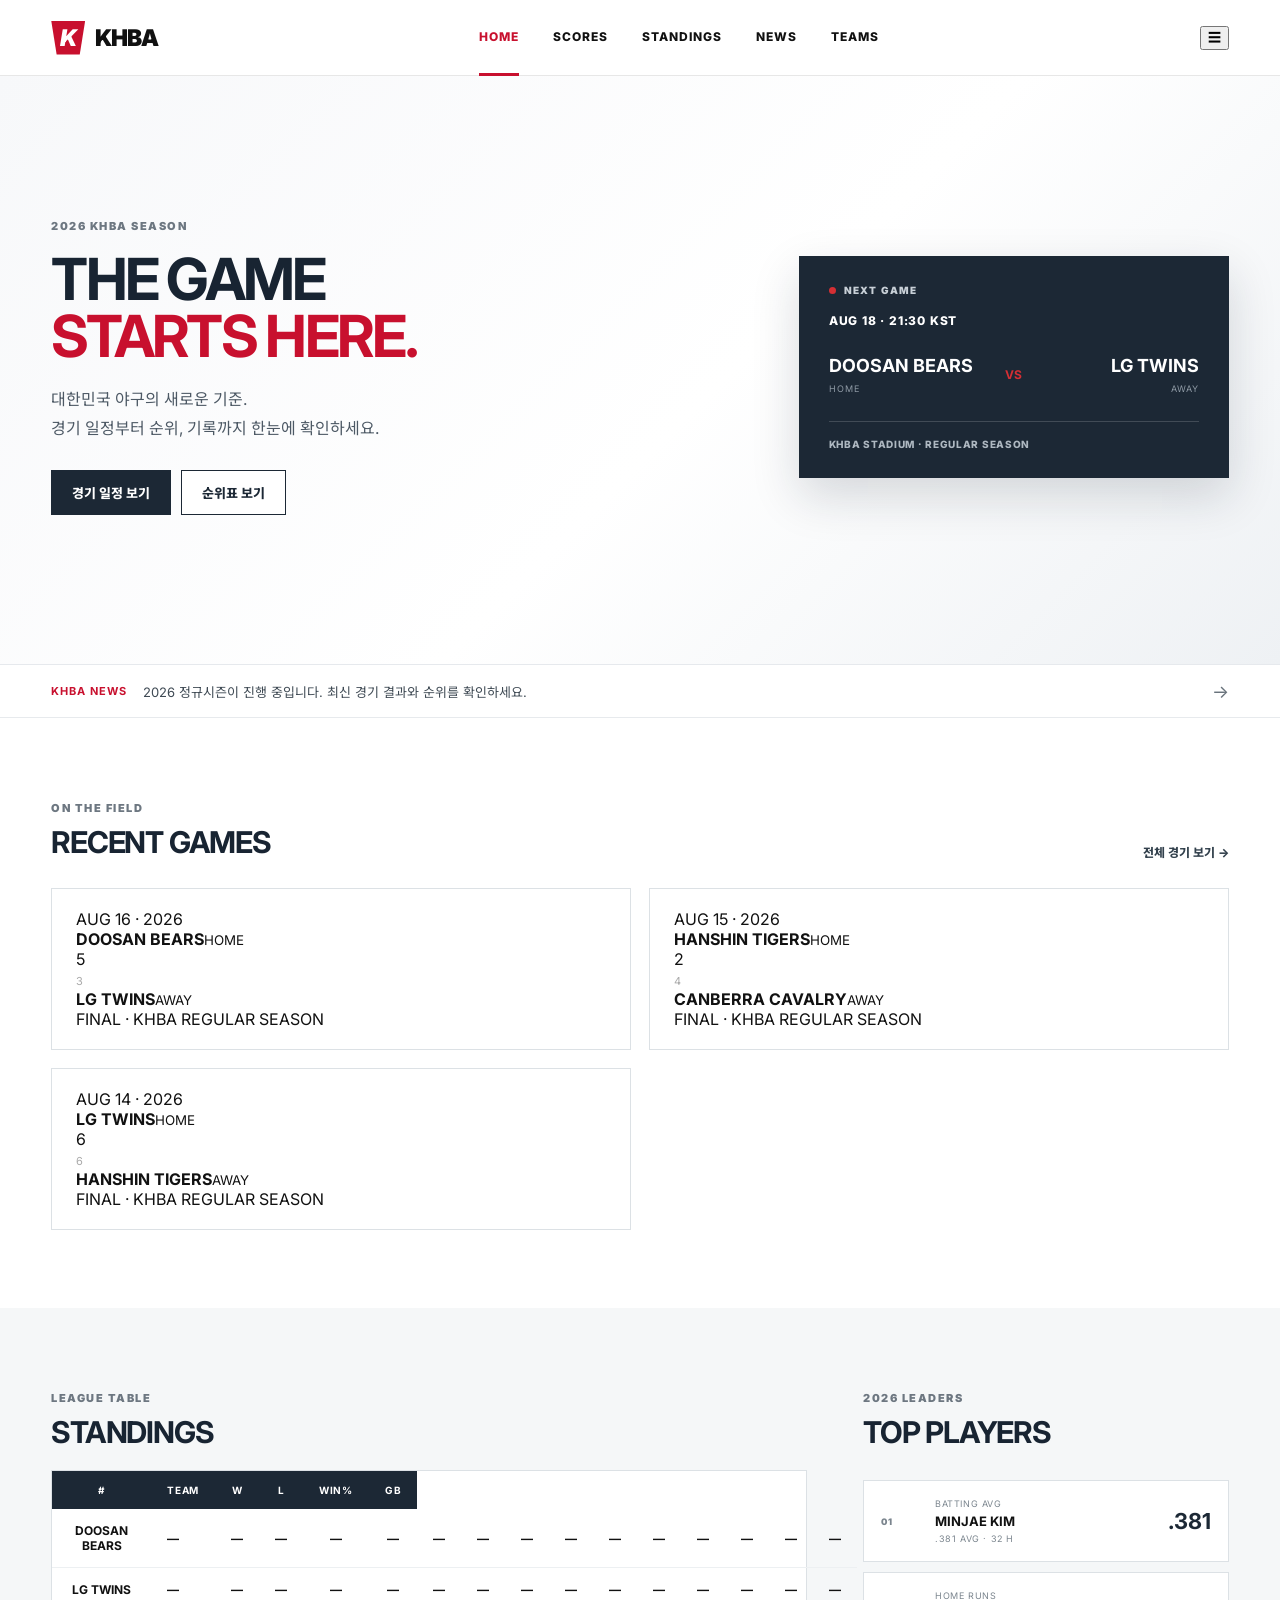
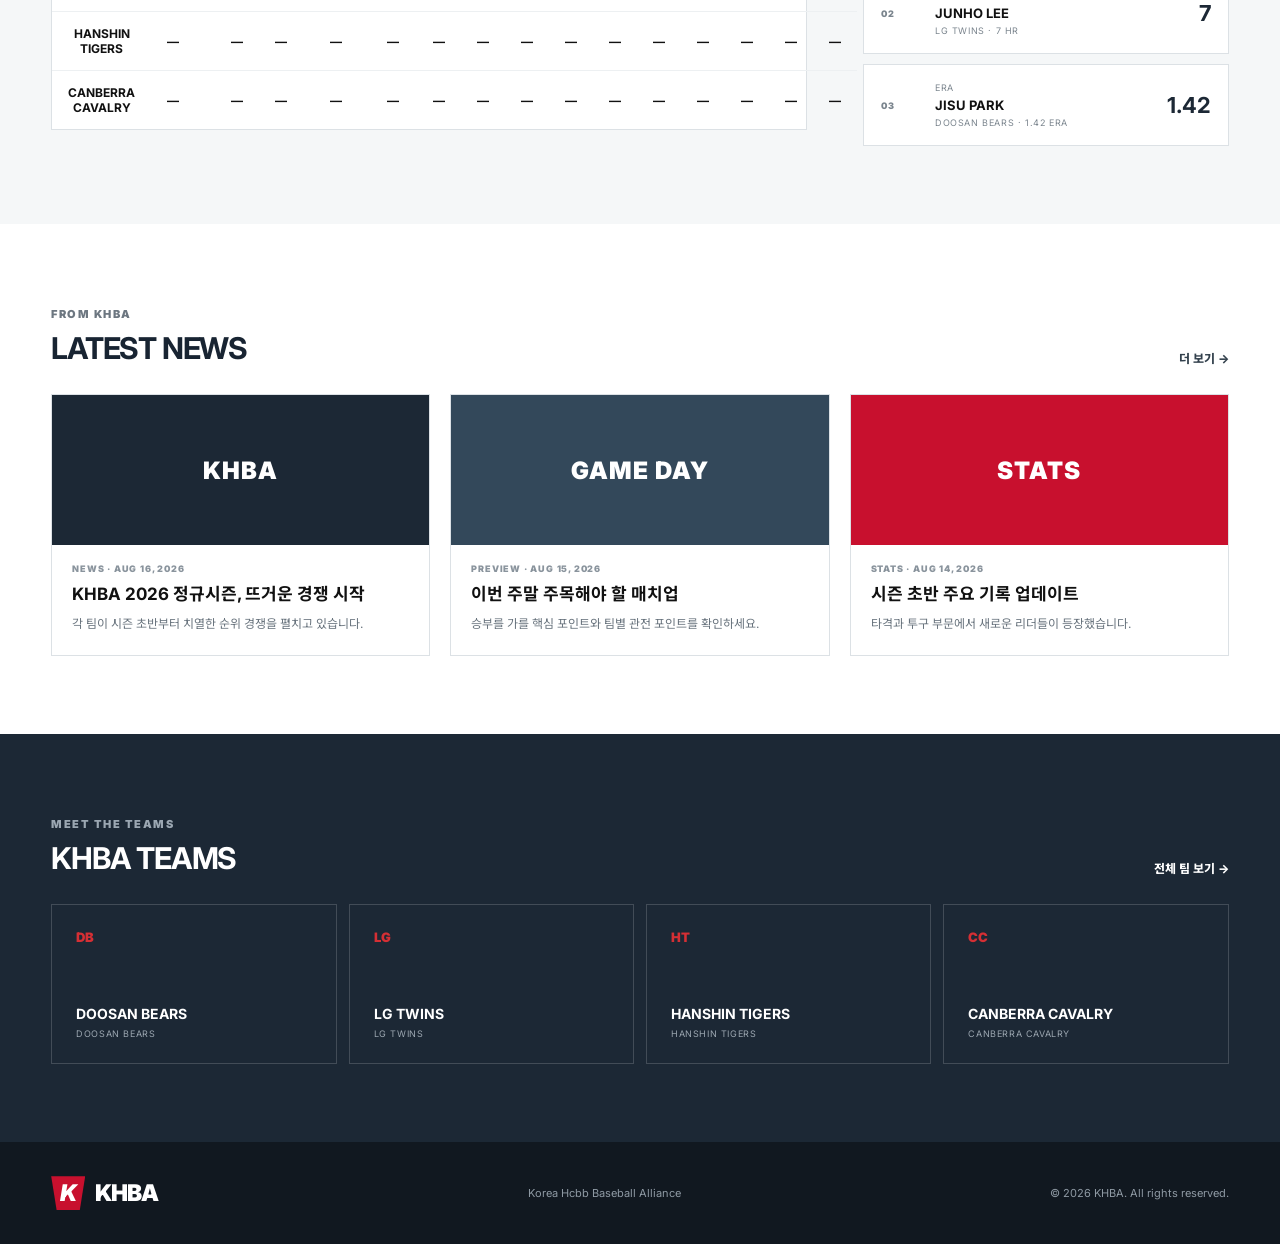
==== commit b0c670d9: "Apply restored home layout and card styling" ====
--- a/index.html
+++ b/index.html
@@ -1 +1 @@
-<!DOCTYPE html><html lang="ko"><head><meta charset="UTF-8"><meta name="viewport" content="width=device-width, initial-scale=1.0"><meta name="description" content="KHBA - Korea Hcbb Baseball Alliance"><title>KHBA | Korea Hcbb Baseball Alliance</title><link rel="preconnect" href="https://fonts.googleapis.com"><link rel="preconnect" href="https://fonts.gstatic.com" crossorigin><link href="https://fonts.googleapis.com/css2?family=Inter:wght@400;500;600;700;800;900&family=Noto+Sans+KR:wght@400;500;600;700;800;900&display=swap" rel="stylesheet"><link rel="stylesheet" href="style.css"></head><body><header class="topbar"><div class="container nav-wrap"><a class="brand" href="index.html"><span class="brand-mark">K</span><span>KHBA</span></a><nav class="nav"><a class="active" href="index.html">HOME</a><a href="scores.html">SCORES</a><a href="standings.html">STANDINGS</a><a href="news.html">NEWS</a><a href="teams.html">TEAMS</a></nav><button class="menu-btn" aria-label="메뉴">☰</button></div></header><main id="home"><section class="hero"><div class="container hero-inner"><div><div class="eyebrow">2026 KHBA SEASON</div><h1>THE GAME<br><span>STARTS HERE.</span></h1><p>대한민국 야구의 새로운 기준.<br>경기 일정부터 순위, 기록까지 한눈에 확인하세요.</p><div class="hero-actions"><a class="btn primary" href="scores.html">경기 일정 보기</a><a class="btn ghost" href="standings.html">순위표 보기</a></div></div><div class="hero-score"><div class="live-pill"><i></i> NEXT GAME</div><div class="game-date">AUG 18 · 21:30 KST</div><div class="matchup"><div><b>DOOSAN BEARS</b><small>HOME</small></div><strong>VS</strong><div><b>LG TWINS</b><small>AWAY</small></div></div><div class="venue">KHBA STADIUM · REGULAR SEASON</div></div></div></section><section class="ticker"><div class="container ticker-inner"><strong>KHBA NEWS</strong><span id="tickerText">2026 정규시즌이 진행 중입니다. 최신 경기 결과와 순위를 확인하세요.</span><span class="ticker-arrow">→</span></div></section><section class="section" id="games"><div class="container"><div class="section-head"><div><span class="section-kicker">ON THE FIELD</span><h2>RECENT GAMES</h2></div><a href="scores.html" class="view-all">전체 경기 보기 →</a></div><div class="games-grid" id="gamesGrid"></div></div></section><section class="section muted" id="standings"><div class="container two-col"><div><div class="section-head compact"><div><span class="section-kicker">LEAGUE TABLE</span><h2>STANDINGS</h2></div></div><div class="table-card"><table><thead><tr><th>#</th><th>TEAM</th><th>W</th><th>L</th><th>WIN%</th><th>GB</th></tr></thead><tbody id="standingsBody"></tbody></table></div></div><aside class="leaders"><div class="section-head compact"><div><span class="section-kicker">2026 LEADERS</span><h2>TOP PLAYERS</h2></div></div><div class="leader-card"><span class="leader-num">01</span><div><small>BATTING AVG</small><b>MINJAE KIM</b><span>.381 AVG · 32 H</span></div><strong>.381</strong></div><div class="leader-card"><span class="leader-num">02</span><div><small>HOME RUNS</small><b>JUNHO LEE</b><span>LG TWINS · 7 HR</span></div><strong>7</strong></div><div class="leader-card"><span class="leader-num">03</span><div><small>ERA</small><b>JISU PARK</b><span>DOOSAN BEARS · 1.42 ERA</span></div><strong>1.42</strong></div></aside></div></section><section class="section" id="news"><div class="container"><div class="section-head"><div><span class="section-kicker">FROM KHBA</span><h2>LATEST NEWS</h2></div><a href="news.html" class="view-all">더 보기 →</a></div><div class="news-grid"><article><div class="news-image n1">KHBA</div><span>NEWS · AUG 16, 2026</span><h3>KHBA 2026 정규시즌, 뜨거운 경쟁 시작</h3><p>각 팀이 시즌 초반부터 치열한 순위 경쟁을 펼치고 있습니다.</p></article><article><div class="news-image n2">GAME DAY</div><span>PREVIEW · AUG 15, 2026</span><h3>이번 주말 주목해야 할 매치업</h3><p>승부를 가를 핵심 포인트와 팀별 관전 포인트를 확인하세요.</p></article><article><div class="news-image n3">STATS</div><span>STATS · AUG 14, 2026</span><h3>시즌 초반 주요 기록 업데이트</h3><p>타격과 투구 부문에서 새로운 리더들이 등장했습니다.</p></article></div></div></section><section class="section teams" id="teams"><div class="container"><div class="section-head"><div><span class="section-kicker">MEET THE TEAMS</span><h2>KHBA TEAMS</h2></div><a href="teams.html" class="view-all">전체 팀 보기 →</a></div><div class="team-grid"><div class="team"><span>DB</span><b>DOOSAN BEARS</b><small>DOOSAN BEARS</small></div><div class="team"><span>LG</span><b>LG TWINS</b><small>LG TWINS</small></div><div class="team"><span>HT</span><b>HANSHIN TIGERS</b><small>HANSHIN TIGERS</small></div><div class="team"><span>CC</span><b>CANBERRA CAVALRY</b><small>CANBERRA CAVALRY</small></div></div></div></section></main><footer><div class="container footer-inner"><div class="brand"><span class="brand-mark">K</span><span>KHBA</span></div><p>Korea Hcbb Baseball Alliance</p><small>© 2026 KHBA. All rights reserved.</small></div></footer><script src="script.js"></script></body></html>+<!DOCTYPE html><html lang="ko"><head><meta charset="UTF-8"><meta name="viewport" content="width=device-width, initial-scale=1.0"><meta name="description" content="KHBA - Korea Hcbb Baseball Alliance"><title>KHBA | Korea Hcbb Baseball Alliance</title><link rel="preconnect" href="https://fonts.googleapis.com"><link rel="preconnect" href="https://fonts.gstatic.com" crossorigin><link href="https://fonts.googleapis.com/css2?family=Inter:wght@400;500;600;700;800;900&family=Noto+Sans+KR:wght@400;500;600;700;800;900&display=swap" rel="stylesheet"><link rel="stylesheet" href="style.css"><link rel="stylesheet" href="home-theme.css"></head><body><header class="topbar"><div class="container nav-wrap"><a class="brand" href="index.html"><span class="brand-mark">K</span><span>KHBA</span></a><nav class="nav"><a class="active" href="index.html">HOME</a><a href="scores.html">SCORES</a><a href="standings.html">STANDINGS</a><a href="news.html">NEWS</a><a href="teams.html">TEAMS</a></nav><button class="menu-btn" aria-label="메뉴">☰</button></div></header><main id="home"><section class="hero"><div class="container hero-inner"><div><div class="eyebrow">2026 KHBA SEASON</div><h1>THE GAME<br><span>STARTS HERE.</span></h1><p>대한민국 야구의 새로운 기준.<br>경기 일정부터 순위, 기록까지 한눈에 확인하세요.</p><div class="hero-actions"><a class="btn primary" href="scores.html">경기 일정 보기</a><a class="btn ghost" href="standings.html">순위표 보기</a></div></div><div class="hero-score"><div class="live-pill"><i></i> NEXT GAME</div><div class="game-date">AUG 18 · 21:30 KST</div><div class="matchup"><div><b>DOOSAN BEARS</b><small>HOME</small></div><strong>VS</strong><div><b>LG TWINS</b><small>AWAY</small></div></div><div class="venue">KHBA STADIUM · REGULAR SEASON</div></div></div></section><section class="ticker"><div class="container ticker-inner"><strong>KHBA NEWS</strong><span id="tickerText">2026 정규시즌이 진행 중입니다. 최신 경기 결과와 순위를 확인하세요.</span><span class="ticker-arrow">→</span></div></section><section class="section" id="games"><div class="container"><div class="section-head"><div><span class="section-kicker">ON THE FIELD</span><h2>RECENT GAMES</h2></div><a href="scores.html" class="view-all">전체 경기 보기 →</a></div><div class="games-grid" id="gamesGrid"></div></div></section><section class="section muted" id="standings"><div class="container two-col"><div><div class="section-head compact"><div><span class="section-kicker">LEAGUE TABLE</span><h2>STANDINGS</h2></div></div><div class="table-card"><table><thead><tr><th>#</th><th>TEAM</th><th>W</th><th>L</th><th>WIN%</th><th>GB</th></tr></thead><tbody id="standingsBody"></tbody></table></div></div><aside class="leaders"><div class="section-head compact"><div><span class="section-kicker">2026 LEADERS</span><h2>TOP PLAYERS</h2></div></div><div class="leader-card"><span class="leader-num">01</span><div><small>BATTING AVG</small><b>MINJAE KIM</b><span>.381 AVG · 32 H</span></div><strong>.381</strong></div><div class="leader-card"><span class="leader-num">02</span><div><small>HOME RUNS</small><b>JUNHO LEE</b><span>LG TWINS · 7 HR</span></div><strong>7</strong></div><div class="leader-card"><span class="leader-num">03</span><div><small>ERA</small><b>JISU PARK</b><span>DOOSAN BEARS · 1.42 ERA</span></div><strong>1.42</strong></div></aside></div></section><section class="section" id="news"><div class="container"><div class="section-head"><div><span class="section-kicker">FROM KHBA</span><h2>LATEST NEWS</h2></div><a href="news.html" class="view-all">더 보기 →</a></div><div class="news-grid"><article><div class="news-image n1">KHBA</div><span>NEWS · AUG 16, 2026</span><h3>KHBA 2026 정규시즌, 뜨거운 경쟁 시작</h3><p>각 팀이 시즌 초반부터 치열한 순위 경쟁을 펼치고 있습니다.</p></article><article><div class="news-image n2">GAME DAY</div><span>PREVIEW · AUG 15, 2026</span><h3>이번 주말 주목해야 할 매치업</h3><p>승부를 가를 핵심 포인트와 팀별 관전 포인트를 확인하세요.</p></article><article><div class="news-image n3">STATS</div><span>STATS · AUG 14, 2026</span><h3>시즌 초반 주요 기록 업데이트</h3><p>타격과 투구 부문에서 새로운 리더들이 등장했습니다.</p></article></div></div></section><section class="section teams" id="teams"><div class="container"><div class="section-head"><div><span class="section-kicker">MEET THE TEAMS</span><h2>KHBA TEAMS</h2></div><a href="teams.html" class="view-all">전체 팀 보기 →</a></div><div class="team-grid"><div class="team"><span>DB</span><b>DOOSAN BEARS</b><small>DOOSAN BEARS</small></div><div class="team"><span>LG</span><b>LG TWINS</b><small>LG TWINS</small></div><div class="team"><span>HT</span><b>HANSHIN TIGERS</b><small>HANSHIN TIGERS</small></div><div class="team"><span>CC</span><b>CANBERRA CAVALRY</b><small>CANBERRA CAVALRY</small></div></div></div></section></main><footer><div class="container footer-inner"><div class="brand"><span class="brand-mark">K</span><span>KHBA</span></div><p>Korea Hcbb Baseball Alliance</p><small>© 2026 KHBA. All rights reserved.</small></div></footer><script src="script.js"></script></body></html>
--- a/style.css
+++ b/style.css
@@ -1 +1,4 @@
-*{box-sizing:border-box}html{scroll-behavior:smooth}body{margin:0;font-family:Inter,'Noto Sans KR',sans-serif;color:#111;background:#fff}a{text-decoration:none;color:inherit}.container{width:min(1180px,92%);margin:auto}.topbar{height:76px;background:#fff;border-bottom:1px solid #e7e7e7;position:sticky;top:0;z-index:10}.nav-wrap{height:100%;display:flex;align-items:center;justify-content:space-between}.brand{display:flex;align-items:center;gap:10px;font-size:23px;font-weight:900;letter-spacing:-1px}.brand-mark{display:grid;place-items:center;width:34px;height:34px;background:#c8102e;color:#fff;font-style:italic;clip-path:polygon(0 0,100% 0,84% 100%,16% 100%)}.nav{display:flex;gap:34px;font-size:12px;font-weight:800;letter-spacing:1px}.nav a{padding:29px 0;border-bottom:3px solid transparent}.nav a.active,.nav a:hover{color:#c8102e;border-color:#c8102e}.menu-btn{display:none;background:none;border:0;font-size:24px}.hero{background:linear-gradient(105deg,#111 0%,#171717 55%,#2b2b2b 100%);color:#fff;min-height:560px;display:flex;align-items:center;position:relative;overflow:hidden}.hero:after{content:'KHBA';position:absolute;right:-20px;bottom:-85px;font-size:220px;font-weight:900;color:rgba(255,255,255,.025);font-style:italic}.hero-inner{display:grid;grid-template-columns:1.2fr .8fr;gap:70px;align-items:center}.eyebrow,.section-kicker{color:#c8102e;font-size:11px;font-weight:900;letter-spacing:2px}.hero h1{font-size:clamp(48px,7vw,86px);line-height:.9;margin:16px 0 25px;letter-spacing:-4px;font-weight:900}.hero h1 span{color:#d6d6d6}.hero p{color:#bbb;line-height:1.8;font-size:15px}.hero-actions{display:flex;gap:12px;margin-top:30px}.btn{padding:14px 22px;font-size:12px;font-weight:800}.btn.primary{background:#c8102e;color:white}.btn.ghost{border:1px solid #555;color:#fff}.hero-score{border-left:1px solid #444;padding-left:40px}.live-pill{font-size:10px;font-weight:800;letter-spacing:1.5px}.live-pill i{display:inline-block;width:7px;height:7px;background:#c8102e;border-radius:50%;margin-right:7px}.game-date{font-size:12px;color:#aaa;margin:15px 0 28px}.matchup{display:grid;grid-template-columns:1fr 40px 1fr;align-items:center;gap:10px}.matchup div:last-child{text-align:right}.matchup b{display:block;font-size:20px}.matchup small{display:block;color:#777;font-size:9px;margin-top:7px}.matchup strong{color:#c8102e;text-align:center}.venue{font-size:9px;color:#777;letter-spacing:1px;margin-top:25px}.ticker{background:#c8102e;color:#fff}.ticker-inner{height:48px;display:flex;align-items:center;gap:22px;font-size:12px}.ticker-inner strong{font-size:10px;letter-spacing:1.5px}.ticker-arrow{margin-left:auto}.section{padding:85px 0}.muted{background:#f5f5f4}.section-head{display:flex;align-items:end;justify-content:space-between;margin-bottom:30px}.section-head h2{margin:7px 0 0;font-size:34px;letter-spacing:-1.5px}.section-head.compact{margin-bottom:20px}.view-all{font-size:11px;font-weight:800;color:#777}.games-grid{display:grid;grid-template-columns:repeat(3,1fr);gap:16px}.game-card{border:1px solid #e3e3e3;background:#fff;padding:24px}.game-card .date{font-size:10px;color:#888;letter-spacing:1px}.game-teams{display:grid;grid-template-columns:1fr 42px 1fr;align-items:center;text-align:center;margin:25px 0}.game-teams div:first-child{text-align:left}.game-teams div:last-child{text-align:right}.game-teams b{font-size:15px}.game-teams small{display:block;color:#999;font-size:9px;margin-top:5px}.score{font-size:25px;font-weight:900}.game-card .status{border-top:1px solid #eee;padding-top:14px;font-size:9px;color:#777}.two-col{display:grid;grid-template-columns:1.35fr .8fr;gap:50px}.table-card{background:#fff;border:1px solid #e2e2e2}.table-card table{width:100%;border-collapse:collapse;font-size:12px}.table-card th{background:#181818;color:#fff;text-align:left;padding:13px 15px;font-size:9px;letter-spacing:1px}.table-card td{padding:15px;border-bottom:1px solid #eee;font-weight:600}.table-card td:nth-child(1){color:#999}.table-card td:nth-child(3),.table-card td:nth-child(4),.table-card td:nth-child(5),.table-card td:nth-child(6){text-align:center}.leader-card{background:#fff;border:1px solid #e4e4e4;padding:18px;display:grid;grid-template-columns:35px 1fr auto;align-items:center;gap:12px;margin-bottom:8px}.leader-num{font-size:10px;color:#aaa;font-weight:800}.leader-card small{display:block;font-size:8px;color:#c8102e;font-weight:800}.leader-card b{display:block;font-size:12px;margin:3px 0}.leader-card span{font-size:9px;color:#888}.leader-card strong{font-size:20px}.news-grid{display:grid;grid-template-columns:repeat(3,1fr);gap:22px}.news-image{height:170px;margin-bottom:17px;display:flex;align-items:end;padding:18px;color:#fff;font-size:28px;font-weight:900;font-style:italic;background:#222}.n1{background:linear-gradient(135deg,#222,#666)}.n2{background:linear-gradient(135deg,#111,#9b1c30)}.n3{background:linear-gradient(135deg,#555,#bbb)}article>span{font-size:9px;color:#c8102e;font-weight:800;letter-spacing:1px}article h3{font-size:18px;margin:9px 0;line-height:1.35}article p{font-size:12px;color:#777;line-height:1.6}.teams{padding-top:0}.team-grid{display:grid;grid-template-columns:repeat(4,1fr);gap:10px}.team{height:170px;background:#151515;color:#fff;padding:20px;display:flex;flex-direction:column;justify-content:end;position:relative;overflow:hidden}.team:after{content:'';position:absolute;width:130px;height:130px;border:25px solid rgba(255,255,255,.05);border-radius:50%;right:-45px;top:-35px}.team>span{font-size:30px;font-weight:900;font-style:italic;position:absolute;top:18px;right:18px}.team b{font-size:15px}.team small{font-size:8px;color:#999;margin-top:5px}footer{background:#111;color:#aaa;padding:40px 0}.footer-inner{display:flex;align-items:center;gap:25px}.footer-inner p{font-size:11px}.footer-inner small{margin-left:auto;font-size:9px}@media(max-width:800px){.nav{display:none}.menu-btn{display:block}.hero-inner{grid-template-columns:1fr}.hero-score{display:none}.hero{min-height:520px}.games-grid,.news-grid,.team-grid{grid-template-columns:1fr}.two-col{grid-template-columns:1fr}.section{padding:60px 0}.section-head h2{font-size:28px}.footer-inner{flex-wrap:wrap}.footer-inner small{margin-left:0;width:100%}}
+*{box-sizing:border-box}html{scroll-behavior:smooth}body{margin:0;font-family:Inter,'Noto Sans KR',sans-serif;color:#111;background:#fff}a{text-decoration:none;color:inherit}.container{width:min(1180px,92%);margin:auto}.topbar{height:76px;background:#fff;border-bottom:1px solid #e7e7e7;position:sticky;top:0;z-index:10}.nav-wrap{height:100%;display:flex;align-items:center;justify-content:space-between}.brand{display:flex;align-items:center;gap:10px;font-size:23px;font-weight:900;letter-spacing:-1px}.brand-mark{display:grid;place-items:center;width:34px;height:34px;background:#c8102e;color:#fff;font-style:italic;clip-path:polygon(0 0,100% 0,84% 100%,16% 100%)}.nav{display:flex;gap:34px;font-size:12px;font-weight:800;letter-spacing:1px}.nav a{padding:29px 0;border-bottom:3px solid transparent}.nav a.active,.nav a:hover{color:#c8102e;border-color:#c8102e}.section{padding:85px 0}.standings-page{padding:58px 0 76px}.standings-page .container{width:92%;max-width:1420px}.standings-title{margin-bottom:32px}.standings-heading{display:flex;align-items:flex-start;justify-content:space-between;margin-bottom:26px}.standings-title h1{font-size:38px;line-height:1.05;margin:0;font-weight:800;letter-spacing:-1px}.date-picker-wrap{position:relative}.standings-date{height:48px;min-width:190px;padding:0 19px;border:1px solid #c5ccd4;border-radius:10px;background:#fff;display:flex;align-items:center;justify-content:center;gap:13px;font-size:13px;font-weight:800;color:#202a35;white-space:nowrap;box-shadow:0 2px 8px rgba(24,36,50,.05);cursor:pointer;transition:border-color .15s,box-shadow .15s,transform .15s}.standings-date:hover{border-color:#4e83ba;box-shadow:0 4px 12px rgba(24,76,130,.1);transform:translateY(-1px)}.calendar-icon{position:relative;width:18px;height:18px;border:1.8px solid #2e75bc;border-radius:3px}.calendar-icon:before{content:'';position:absolute;left:-1.8px;right:-1.8px;top:4px;border-top:1.8px solid #2e75bc}.calendar-icon:after{content:'';position:absolute;left:3px;top:-4px;width:8px;height:4px;border-left:1.8px solid #2e75bc;border-right:1.8px solid #2e75bc}.calendar-popup{position:absolute;top:58px;right:0;width:320px;background:#fff;border:1px solid #d5dbe2;border-radius:14px;padding:14px;z-index:30;box-shadow:0 18px 45px rgba(21,34,49,.16)}.calendar-popup[aria-hidden="true"]{display:none}.calendar-head{display:grid;grid-template-columns:42px 1fr 42px;align-items:center;text-align:center;height:40px}.calendar-head strong{font-size:15px;font-weight:800;color:#202a35}.calendar-nav{width:34px;height:34px;margin:auto;border:1px solid transparent;border-radius:8px;background:#fff;font-size:24px;line-height:1;color:#718091;cursor:pointer}.calendar-nav:hover{border-color:#d8dee5;background:#f6f8fa}.calendar-weekdays{margin:7px 0 4px;display:grid;grid-template-columns:repeat(7,1fr);text-align:center}.calendar-weekdays span{font-size:10px;font-weight:800;color:#8a96a3;padding:8px 0}.calendar-days{display:grid;grid-template-columns:repeat(7,1fr);gap:2px;text-align:center}.calendar-days button{height:36px;border:0;background:#fff;font-size:12px;font-weight:700;color:#34404d;border-radius:8px;cursor:pointer}.calendar-days button:hover{background:#eef4fa;color:#1f68aa}.calendar-days .muted-day{color:#b8c0c9}.calendar-days .today{color:#176cc1;font-weight:900}.calendar-days .selected{background:#246fb5;color:#fff}.calendar-days .selected:hover{background:#246fb5;color:#fff}.standings-tabs{display:flex;gap:31px;border-bottom:1px solid #d9dde1;width:max-content}.standings-tab{padding:0 1px 10px;font-size:16px;font-weight:700;color:#69717a;line-height:1}.standings-tab.active{color:#17202b;border-bottom:3px solid #2d343b;font-weight:900}.standings-filters{display:flex;gap:8px;margin-top:22px}.standings-filters button{position:relative;width:70px;height:38px;padding:0 23px 0 10px;border:1px solid #aeb4bb;border-radius:5px;background:#fff;font-size:13px;font-weight:700;text-align:left}.standings-filters button.cbl-filter{width:72px}.standings-filters button span{position:absolute;right:11px;top:50%;width:7px;height:7px;margin:0;transform:translateY(-62%)}.standings-filters button span:after{content:'';position:absolute;left:0;top:0;width:6px;height:6px;border-right:1px solid #27313a;border-bottom:1px solid #27313a;transform:rotate(45deg);font-size:0;line-height:0}.standings-scroll{width:100%;overflow-x:auto}.full-standings{width:100%;min-width:1120px;table-layout:fixed;border-collapse:collapse}.full-standings thead{border-bottom:1px solid #cfd4da}.full-standings th,.full-standings td{text-align:center;white-space:nowrap}.full-standings th:first-child,.full-standings td:first-child{text-align:left;width:20%;padding-left:7px}.full-standings th{padding:8px 0 9px;font-size:10px;font-weight:800;letter-spacing:.2px;color:#4e5862}.full-standings td{padding:10px 0;font-size:12px;font-weight:700;border:0;color:#1f2832}.full-standings td:first-child{font-weight:800;letter-spacing:.1px}.full-standings th:not(:first-child),.full-standings td:not(:first-child){width:5.333%}@media(max-width:800px){.nav{display:none}.standings-page{padding-top:36px}.standings-page .container{width:94%}.standings-heading{gap:20px}.standings-title h1{font-size:34px}.standings-date{min-width:170px;height:46px;font-size:12px}.calendar-popup{width:300px}.calendar-days button{height:34px}}
+
+/* Completely redesigned standings calendar */
+.standings-date{height:52px;min-width:218px;padding:0 18px 0 15px;border:0;border-radius:4px;background:#111a24;color:#fff;justify-content:flex-start;gap:12px;box-shadow:inset 0 0 0 1px #111a24,0 5px 14px rgba(15,27,40,.12)}.standings-date:hover{border-color:transparent;background:#1b2835;box-shadow:inset 0 0 0 1px #1b2835,0 7px 18px rgba(15,27,40,.18);transform:translateY(-1px)}.calendar-icon{width:22px;height:22px;border:0;border-radius:0;background:#e03a3e;flex:0 0 22px}.calendar-icon:before{left:0;right:0;top:6px;border-top:2px solid #fff}.calendar-icon:after{left:5px;top:-3px;width:10px;height:6px;border-left:2px solid #fff;border-right:2px solid #fff}.calendar-popup{top:62px;width:330px;padding:0;border:0;border-radius:4px;overflow:hidden;background:#fff;box-shadow:0 22px 55px rgba(13,23,34,.24)}.calendar-head{height:62px;grid-template-columns:54px 1fr 54px;background:#111a24;color:#fff}.calendar-head strong{font-size:14px;font-weight:900;letter-spacing:.7px;color:#fff;text-transform:uppercase}.calendar-nav{width:54px;height:62px;border:0;border-radius:0;background:transparent;color:#fff;font-size:28px}.calendar-nav:hover{border:0;background:#253342;color:#fff}.calendar-weekdays{margin:0;padding:11px 14px 5px;background:#f4f5f6;border-bottom:1px solid #e2e4e7}.calendar-weekdays span{font-size:10px;font-weight:900;letter-spacing:.6px;color:#6b727b;padding:5px 0}.calendar-days{gap:0;padding:10px 14px 14px;background:#fff}.calendar-days button{height:40px;border-radius:0;font-size:12px;font-weight:800;color:#2a323a}.calendar-days button:hover{background:#edf0f3;color:#111a24}.calendar-days .muted-day{color:#c7ccd1}.calendar-days .today{position:relative;color:#d52f34;font-weight:900}.calendar-days .today:not(.selected):after{content:'';position:absolute;left:50%;bottom:5px;width:4px;height:4px;background:#d52f34;border-radius:50%;transform:translateX(-50%)}.calendar-days .selected{background:#d52f34;color:#fff}.calendar-days .selected:hover{background:#bf292e;color:#fff}@media(max-width:800px){.standings-date{min-width:190px;height:50px}.calendar-popup{width:300px}.calendar-days button{height:36px}}
--- a/home-theme.css
+++ b/home-theme.css
@@ -0,0 +1,2 @@
+/* KHBA Home layout restoration */
+#home{background:#fff}.hero{padding:76px 0 82px;background:linear-gradient(135deg,#f7f8fa 0%,#fff 55%,#eef1f4 100%);border-bottom:1px solid #e6e9ed}.hero-inner{min-height:430px;display:grid;grid-template-columns:minmax(0,1fr) 430px;align-items:center;gap:72px}.eyebrow,.section-kicker{font-size:11px;font-weight:900;letter-spacing:1.5px;color:#6d7781}.hero h1{margin:18px 0 20px;font-size:58px;line-height:.98;letter-spacing:-2.7px;color:#182432}.hero h1 span{color:#c8102e}.hero p{margin:0;color:#4d5965;font-size:16px;line-height:1.8}.hero-actions{display:flex;gap:10px;margin-top:27px}.btn{display:inline-flex;align-items:center;justify-content:center;height:45px;padding:0 20px;border:1px solid #1c2835;font-size:13px;font-weight:800}.btn.primary{background:#1c2835;color:#fff}.btn.ghost{background:#fff;color:#1c2835}.hero-score{background:#1c2835;color:#fff;padding:28px 30px;box-shadow:0 18px 45px rgba(21,34,48,.16)}.live-pill{display:flex;align-items:center;gap:8px;font-size:10px;font-weight:900;letter-spacing:1.2px;color:#c8d0d7}.live-pill i{width:7px;height:7px;border-radius:50%;background:#d52f34}.game-date{margin-top:17px;color:#fff;font-size:12px;font-weight:800;letter-spacing:.8px}.matchup{display:grid;grid-template-columns:1fr 46px 1fr;align-items:center;gap:8px;margin:27px 0}.matchup>div:last-child{text-align:right}.matchup b{display:block;font-size:18px;line-height:1.2}.matchup small{display:block;margin-top:6px;font-size:9px;letter-spacing:1px;color:#8f9aa5}.matchup strong{text-align:center;font-size:12px;color:#d52f34}.venue{padding-top:16px;border-top:1px solid rgba(255,255,255,.16);font-size:10px;font-weight:800;letter-spacing:.7px;color:#aeb8c1}.ticker{background:#fff;border-bottom:1px solid #e7eaed}.ticker-inner{height:52px;display:flex;align-items:center;gap:16px;font-size:13px}.ticker-inner strong{font-size:11px;letter-spacing:1px;color:#c8102e}.ticker-inner span:not(.ticker-arrow){color:#3f4a54}.ticker-arrow{margin-left:auto;font-size:18px;color:#69737c}.section{padding:78px 0}.section.muted{background:#f5f7f8}.section-head{display:flex;align-items:flex-end;justify-content:space-between;margin-bottom:28px}.section-head h2{margin:8px 0 0;font-size:30px;letter-spacing:-1.2px;color:#182432}.section-head.compact{margin-bottom:20px}.view-all{font-size:12px;font-weight:800;color:#33414d}.games-grid{display:grid;grid-template-columns:repeat(2,minmax(0,1fr));gap:18px}.game-card{border:1px solid #dce1e5;background:#fff;padding:20px 24px}.game-card-top{display:flex;justify-content:space-between;padding-bottom:13px;border-bottom:1px solid #e7eaed;font-size:10px;font-weight:900;letter-spacing:1px;color:#6c7680}.game-row{display:grid;grid-template-columns:1fr 36px;gap:12px;align-items:center;padding:14px 0 4px}.game-row+.game-row{padding-top:6px}.game-team{font-size:14px;font-weight:900;color:#1c2835}.game-meta{display:block;margin-top:5px;font-size:10px;color:#7d8790}.game-score{font-size:22px;font-weight:900;text-align:right}.game-footer{margin-top:13px;padding-top:12px;border-top:1px solid #e7eaed;font-size:9px;font-weight:800;letter-spacing:.8px;color:#7a848e}.two-col{display:grid;grid-template-columns:minmax(0,1.55fr) minmax(280px,.75fr);gap:56px}.table-card{background:#fff;border:1px solid #dce1e5}.table-card table{width:100%;border-collapse:collapse}.table-card th{background:#1c2835;color:#fff;padding:13px 16px;text-align:center;font-size:10px;letter-spacing:.7px}.table-card th:nth-child(2),.table-card td:nth-child(2){text-align:left}.table-card td{padding:14px 16px;border-bottom:1px solid #edf0f2;text-align:center;font-size:12px;font-weight:700}.table-card tr:last-child td{border-bottom:0}.leaders{display:flex;flex-direction:column;gap:10px}.leader-card{display:grid;grid-template-columns:42px 1fr auto;align-items:center;gap:12px;padding:17px;background:#fff;border:1px solid #dce1e5}.leader-num{font-size:20px;font-weight:900;color:#c8102e}.leader-card small,.leader-card span{display:block;font-size:9px;color:#7b858e;letter-spacing:.6px}.leader-card b{display:block;margin:4px 0;font-size:13px}.leader-card strong{font-size:22px;color:#1c2835}.news-grid{display:grid;grid-template-columns:repeat(3,1fr);gap:20px}.news-grid article{border:1px solid #dce1e5;background:#fff;padding-bottom:22px}.news-image{height:150px;display:grid;place-items:center;background:#1c2835;color:#fff;font-size:24px;font-weight:900;letter-spacing:1px}.n2{background:#33485a}.n3{background:#c8102e}.news-grid article>span,.news-grid h3,.news-grid p{display:block;margin-left:20px;margin-right:20px}.news-grid article>span{margin-top:18px;font-size:9px;font-weight:900;letter-spacing:.8px;color:#8a949d}.news-grid h3{margin-top:9px;margin-bottom:8px;font-size:17px;line-height:1.35}.news-grid p{margin-top:0;margin-bottom:0;font-size:12px;line-height:1.6;color:#68737d}.teams{background:#1c2835}.teams .section-kicker{color:#9ba7b2}.teams .section-head h2,.teams .view-all{color:#fff}.team-grid{display:grid;grid-template-columns:repeat(4,1fr);gap:12px}.team{min-height:160px;padding:24px;border:1px solid rgba(255,255,255,.17);display:flex;flex-direction:column;justify-content:flex-end;color:#fff}.team span{margin-bottom:auto;font-size:13px;font-weight:900;color:#d52f34}.team b{font-size:14px}.team small{margin-top:6px;color:#9ca7b1;font-size:9px;letter-spacing:.6px}footer{background:#111820;color:#fff;padding:34px 0}.footer-inner{display:flex;align-items:center;justify-content:space-between;gap:20px}.footer-inner p,.footer-inner small{margin:0;color:#8f9aa4;font-size:11px}@media(max-width:800px){.hero{padding:50px 0}.hero-inner{grid-template-columns:1fr;gap:36px}.hero h1{font-size:44px}.hero-score{padding:24px}.section{padding:55px 0}.section-head h2{font-size:25px}.games-grid,.news-grid,.team-grid{grid-template-columns:1fr}.two-col{grid-template-columns:1fr;gap:42px}.footer-inner{align-items:flex-start;flex-direction:column}.hero-actions{flex-wrap:wrap}.btn{flex:1}.news-image{height:130px}}
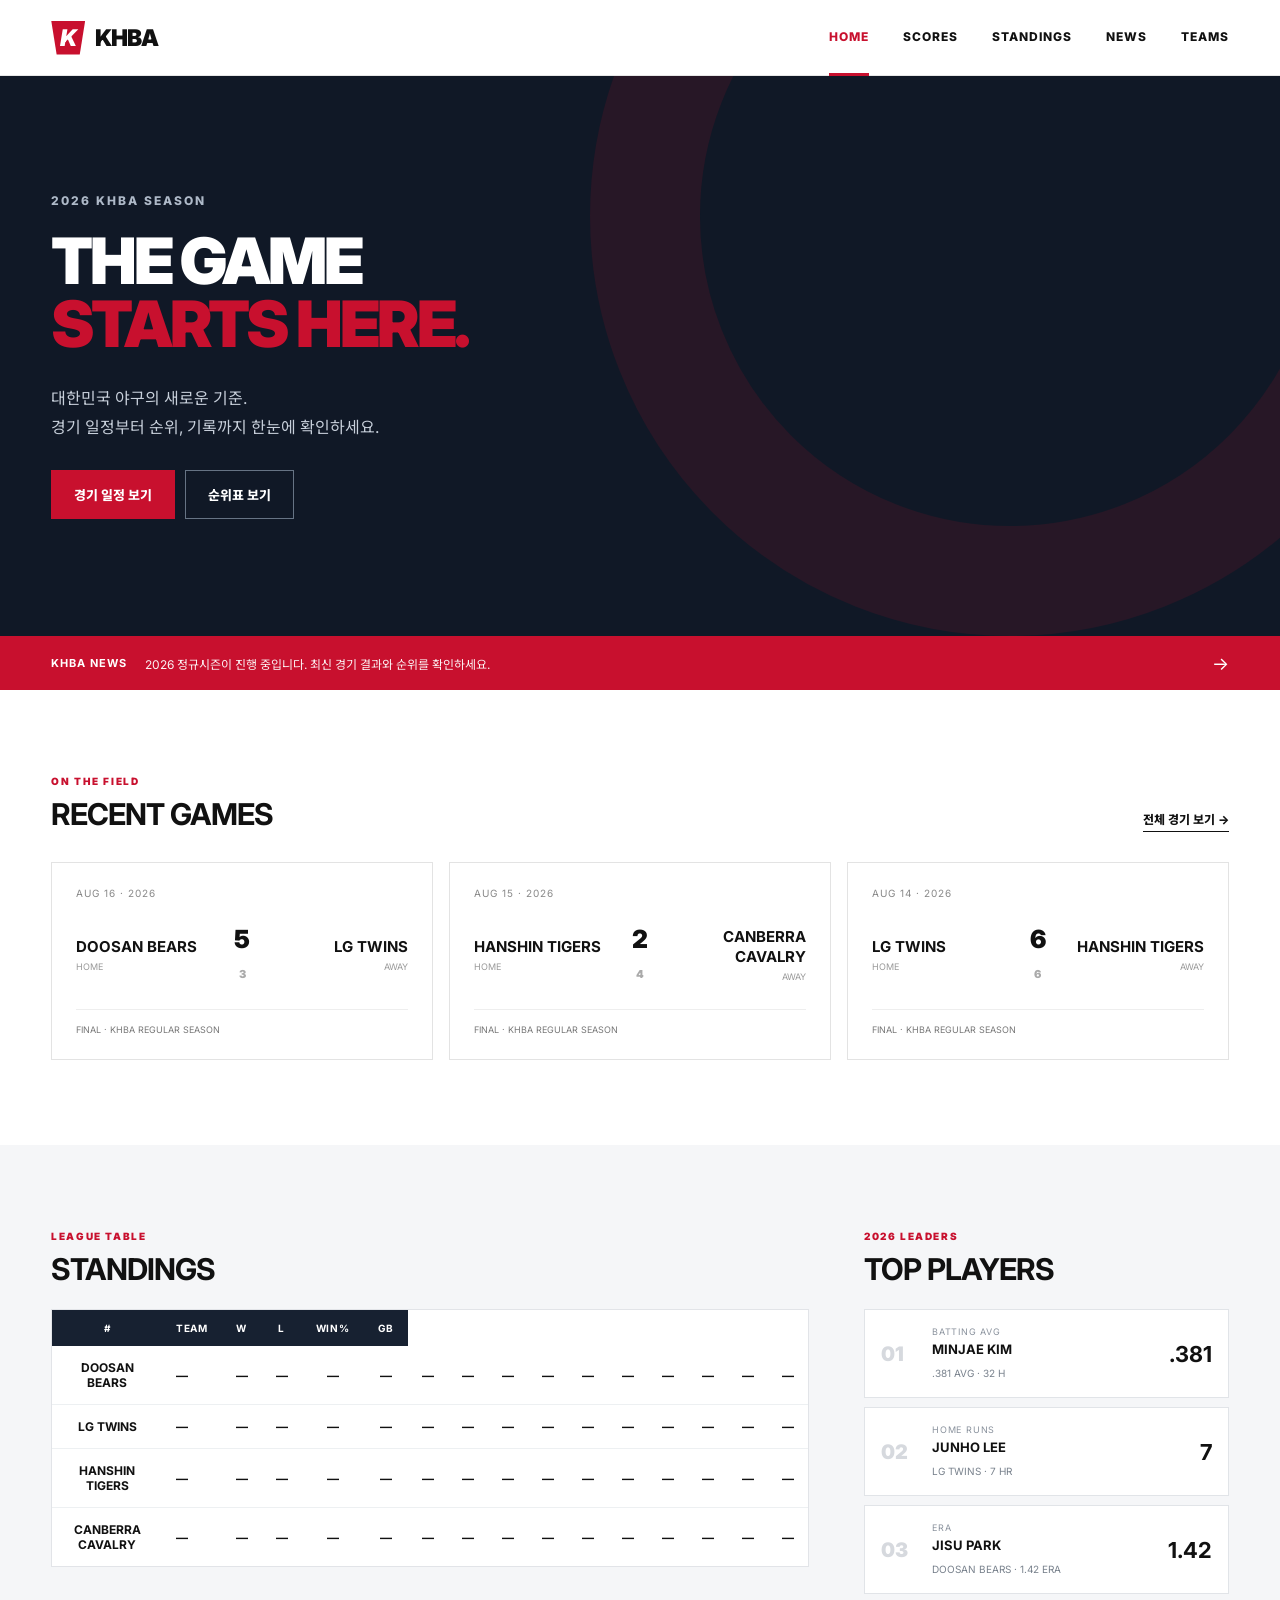
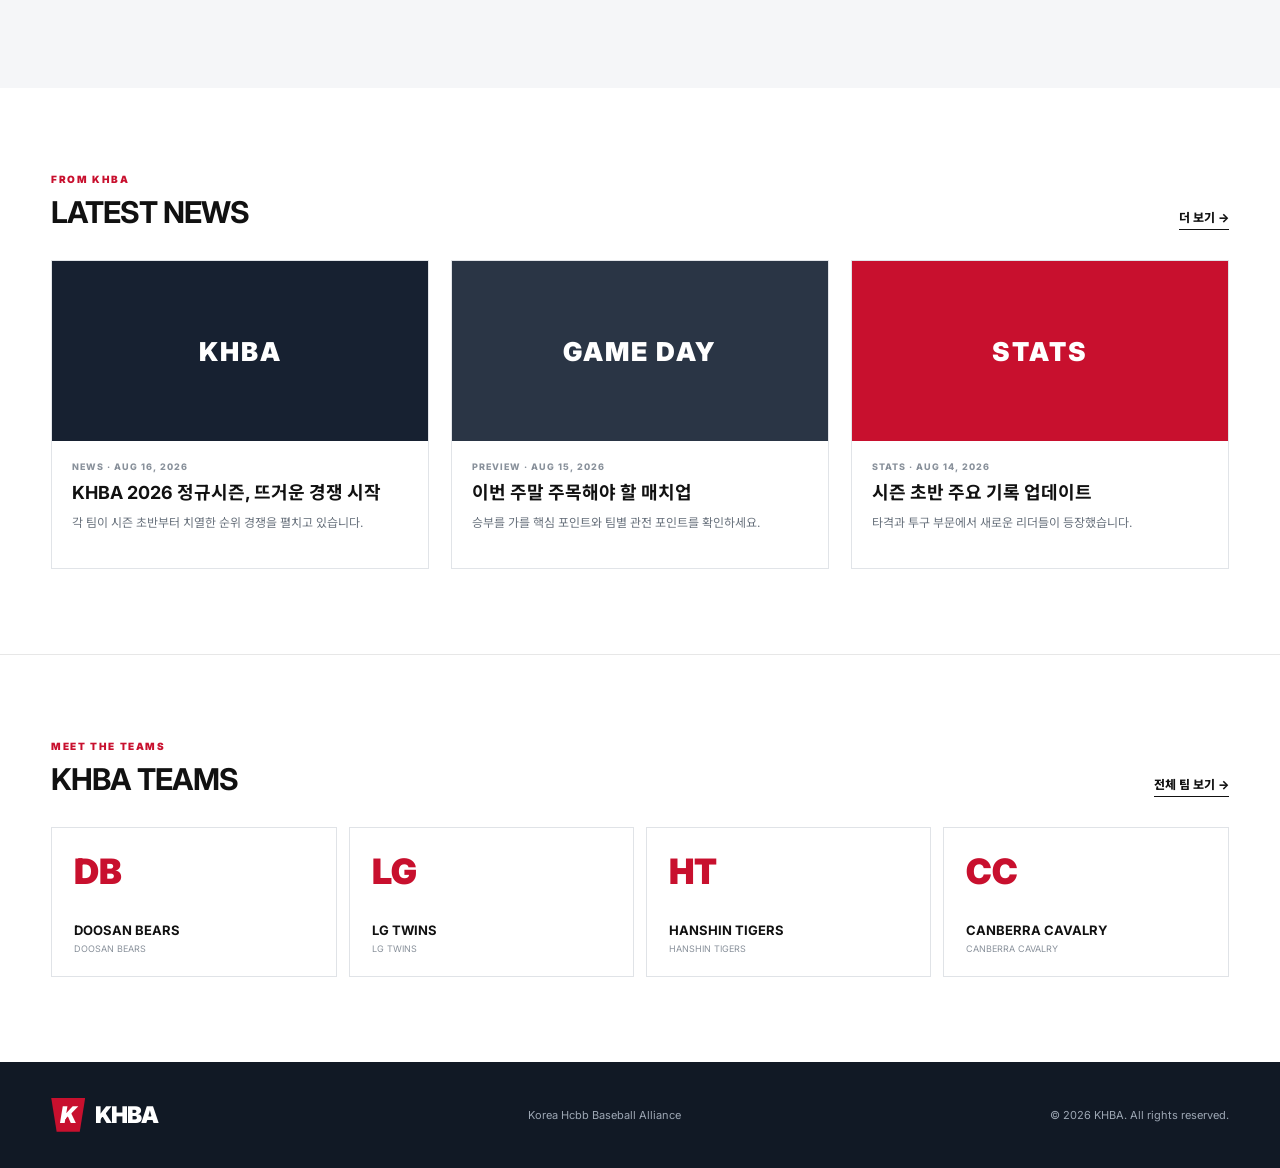
==== commit cecdc26e: "Remove Next Game card from homepage hero" ====
--- a/index.html
+++ b/index.html
@@ -1 +1 @@
-<!DOCTYPE html><html lang="ko"><head><meta charset="UTF-8"><meta name="viewport" content="width=device-width, initial-scale=1.0"><meta name="description" content="KHBA - Korea Hcbb Baseball Alliance"><title>KHBA | Korea Hcbb Baseball Alliance</title><link rel="preconnect" href="https://fonts.googleapis.com"><link rel="preconnect" href="https://fonts.gstatic.com" crossorigin><link href="https://fonts.googleapis.com/css2?family=Inter:wght@400;500;600;700;800;900&family=Noto+Sans+KR:wght@400;500;600;700;800;900&display=swap" rel="stylesheet"><link rel="stylesheet" href="style.css"><link rel="stylesheet" href="home-theme.css"></head><body><header class="topbar"><div class="container nav-wrap"><a class="brand" href="index.html"><span class="brand-mark">K</span><span>KHBA</span></a><nav class="nav"><a class="active" href="index.html">HOME</a><a href="scores.html">SCORES</a><a href="standings.html">STANDINGS</a><a href="news.html">NEWS</a><a href="teams.html">TEAMS</a></nav><button class="menu-btn" aria-label="메뉴">☰</button></div></header><main id="home"><section class="hero"><div class="container hero-inner"><div><div class="eyebrow">2026 KHBA SEASON</div><h1>THE GAME<br><span>STARTS HERE.</span></h1><p>대한민국 야구의 새로운 기준.<br>경기 일정부터 순위, 기록까지 한눈에 확인하세요.</p><div class="hero-actions"><a class="btn primary" href="scores.html">경기 일정 보기</a><a class="btn ghost" href="standings.html">순위표 보기</a></div></div><div class="hero-score"><div class="live-pill"><i></i> NEXT GAME</div><div class="game-date">AUG 18 · 21:30 KST</div><div class="matchup"><div><b>DOOSAN BEARS</b><small>HOME</small></div><strong>VS</strong><div><b>LG TWINS</b><small>AWAY</small></div></div><div class="venue">KHBA STADIUM · REGULAR SEASON</div></div></div></section><section class="ticker"><div class="container ticker-inner"><strong>KHBA NEWS</strong><span id="tickerText">2026 정규시즌이 진행 중입니다. 최신 경기 결과와 순위를 확인하세요.</span><span class="ticker-arrow">→</span></div></section><section class="section" id="games"><div class="container"><div class="section-head"><div><span class="section-kicker">ON THE FIELD</span><h2>RECENT GAMES</h2></div><a href="scores.html" class="view-all">전체 경기 보기 →</a></div><div class="games-grid" id="gamesGrid"></div></div></section><section class="section muted" id="standings"><div class="container two-col"><div><div class="section-head compact"><div><span class="section-kicker">LEAGUE TABLE</span><h2>STANDINGS</h2></div></div><div class="table-card"><table><thead><tr><th>#</th><th>TEAM</th><th>W</th><th>L</th><th>WIN%</th><th>GB</th></tr></thead><tbody id="standingsBody"></tbody></table></div></div><aside class="leaders"><div class="section-head compact"><div><span class="section-kicker">2026 LEADERS</span><h2>TOP PLAYERS</h2></div></div><div class="leader-card"><span class="leader-num">01</span><div><small>BATTING AVG</small><b>MINJAE KIM</b><span>.381 AVG · 32 H</span></div><strong>.381</strong></div><div class="leader-card"><span class="leader-num">02</span><div><small>HOME RUNS</small><b>JUNHO LEE</b><span>LG TWINS · 7 HR</span></div><strong>7</strong></div><div class="leader-card"><span class="leader-num">03</span><div><small>ERA</small><b>JISU PARK</b><span>DOOSAN BEARS · 1.42 ERA</span></div><strong>1.42</strong></div></aside></div></section><section class="section" id="news"><div class="container"><div class="section-head"><div><span class="section-kicker">FROM KHBA</span><h2>LATEST NEWS</h2></div><a href="news.html" class="view-all">더 보기 →</a></div><div class="news-grid"><article><div class="news-image n1">KHBA</div><span>NEWS · AUG 16, 2026</span><h3>KHBA 2026 정규시즌, 뜨거운 경쟁 시작</h3><p>각 팀이 시즌 초반부터 치열한 순위 경쟁을 펼치고 있습니다.</p></article><article><div class="news-image n2">GAME DAY</div><span>PREVIEW · AUG 15, 2026</span><h3>이번 주말 주목해야 할 매치업</h3><p>승부를 가를 핵심 포인트와 팀별 관전 포인트를 확인하세요.</p></article><article><div class="news-image n3">STATS</div><span>STATS · AUG 14, 2026</span><h3>시즌 초반 주요 기록 업데이트</h3><p>타격과 투구 부문에서 새로운 리더들이 등장했습니다.</p></article></div></div></section><section class="section teams" id="teams"><div class="container"><div class="section-head"><div><span class="section-kicker">MEET THE TEAMS</span><h2>KHBA TEAMS</h2></div><a href="teams.html" class="view-all">전체 팀 보기 →</a></div><div class="team-grid"><div class="team"><span>DB</span><b>DOOSAN BEARS</b><small>DOOSAN BEARS</small></div><div class="team"><span>LG</span><b>LG TWINS</b><small>LG TWINS</small></div><div class="team"><span>HT</span><b>HANSHIN TIGERS</b><small>HANSHIN TIGERS</small></div><div class="team"><span>CC</span><b>CANBERRA CAVALRY</b><small>CANBERRA CAVALRY</small></div></div></div></section></main><footer><div class="container footer-inner"><div class="brand"><span class="brand-mark">K</span><span>KHBA</span></div><p>Korea Hcbb Baseball Alliance</p><small>© 2026 KHBA. All rights reserved.</small></div></footer><script src="script.js"></script></body></html>+<!DOCTYPE html><html lang="ko"><head><meta charset="UTF-8"><meta name="viewport" content="width=device-width, initial-scale=1.0"><meta name="description" content="KHBA - Korea Hcbb Baseball Alliance"><title>KHBA | Korea Hcbb Baseball Alliance</title><link rel="preconnect" href="https://fonts.googleapis.com"><link rel="preconnect" href="https://fonts.gstatic.com" crossorigin><link href="https://fonts.googleapis.com/css2?family=Inter:wght@400;500;600;700;800;900&family=Noto+Sans+KR:wght@400;500;600;700;800;900&display=swap" rel="stylesheet"><link rel="stylesheet" href="style.css"><link rel="stylesheet" href="home-theme.css"></head><body><header class="topbar"><div class="container nav-wrap"><a class="brand" href="index.html"><span class="brand-mark">K</span><span>KHBA</span></a><nav class="nav"><a class="active" href="index.html">HOME</a><a href="scores.html">SCORES</a><a href="standings.html">STANDINGS</a><a href="news.html">NEWS</a><a href="teams.html">TEAMS</a></nav><button class="menu-btn" aria-label="메뉴">☰</button></div></header><main id="home"><section class="hero"><div class="container hero-inner"><div><div class="eyebrow">2026 KHBA SEASON</div><h1>THE GAME<br><span>STARTS HERE.</span></h1><p>대한민국 야구의 새로운 기준.<br>경기 일정부터 순위, 기록까지 한눈에 확인하세요.</p><div class="hero-actions"><a class="btn primary" href="scores.html">경기 일정 보기</a><a class="btn ghost" href="standings.html">순위표 보기</a></div></div></div></section><section class="ticker"><div class="container ticker-inner"><strong>KHBA NEWS</strong><span id="tickerText">2026 정규시즌이 진행 중입니다. 최신 경기 결과와 순위를 확인하세요.</span><span class="ticker-arrow">→</span></div></section><section class="section" id="games"><div class="container"><div class="section-head"><div><span class="section-kicker">ON THE FIELD</span><h2>RECENT GAMES</h2></div><a href="scores.html" class="view-all">전체 경기 보기 →</a></div><div class="games-grid" id="gamesGrid"></div></div></section><section class="section muted" id="standings"><div class="container two-col"><div><div class="section-head compact"><div><span class="section-kicker">LEAGUE TABLE</span><h2>STANDINGS</h2></div></div><div class="table-card"><table><thead><tr><th>#</th><th>TEAM</th><th>W</th><th>L</th><th>WIN%</th><th>GB</th></tr></thead><tbody id="standingsBody"></tbody></table></div></div><aside class="leaders"><div class="section-head compact"><div><span class="section-kicker">2026 LEADERS</span><h2>TOP PLAYERS</h2></div></div><div class="leader-card"><span class="leader-num">01</span><div><small>BATTING AVG</small><b>MINJAE KIM</b><span>.381 AVG · 32 H</span></div><strong>.381</strong></div><div class="leader-card"><span class="leader-num">02</span><div><small>HOME RUNS</small><b>JUNHO LEE</b><span>LG TWINS · 7 HR</span></div><strong>7</strong></div><div class="leader-card"><span class="leader-num">03</span><div><small>ERA</small><b>JISU PARK</b><span>DOOSAN BEARS · 1.42 ERA</span></div><strong>1.42</strong></div></aside></div></section><section class="section" id="news"><div class="container"><div class="section-head"><div><span class="section-kicker">FROM KHBA</span><h2>LATEST NEWS</h2></div><a href="news.html" class="view-all">더 보기 →</a></div><div class="news-grid"><article><div class="news-image n1">KHBA</div><span>NEWS · AUG 16, 2026</span><h3>KHBA 2026 정규시즌, 뜨거운 경쟁 시작</h3><p>각 팀이 시즌 초반부터 치열한 순위 경쟁을 펼치고 있습니다.</p></article><article><div class="news-image n2">GAME DAY</div><span>PREVIEW · AUG 15, 2026</span><h3>이번 주말 주목해야 할 매치업</h3><p>승부를 가를 핵심 포인트와 팀별 관전 포인트를 확인하세요.</p></article><article><div class="news-image n3">STATS</div><span>STATS · AUG 14, 2026</span><h3>시즌 초반 주요 기록 업데이트</h3><p>타격과 투구 부문에서 새로운 리더들이 등장했습니다.</p></article></div></div></section><section class="section teams" id="teams"><div class="container"><div class="section-head"><div><span class="section-kicker">MEET THE TEAMS</span><h2>KHBA TEAMS</h2></div><a href="teams.html" class="view-all">전체 팀 보기 →</a></div><div class="team-grid"><div class="team"><span>DB</span><b>DOOSAN BEARS</b><small>DOOSAN BEARS</small></div><div class="team"><span>LG</span><b>LG TWINS</b><small>LG TWINS</small></div><div class="team"><span>HT</span><b>HANSHIN TIGERS</b><small>HANSHIN TIGERS</small></div><div class="team"><span>CC</span><b>CANBERRA CAVALRY</b><small>CANBERRA CAVALRY</small></div></div></div></section></main><footer><div class="container footer-inner"><div class="brand"><span class="brand-mark">K</span><span>KHBA</span></div><p>Korea Hcbb Baseball Alliance</p><small>© 2026 KHBA. All rights reserved.</small></div></footer><script src="script.js"></script></body></html>
--- a/home-theme.css
+++ b/home-theme.css
@@ -1,2 +1,4 @@
-/* KHBA Home layout restoration */
-#home{background:#fff}.hero{padding:76px 0 82px;background:linear-gradient(135deg,#f7f8fa 0%,#fff 55%,#eef1f4 100%);border-bottom:1px solid #e6e9ed}.hero-inner{min-height:430px;display:grid;grid-template-columns:minmax(0,1fr) 430px;align-items:center;gap:72px}.eyebrow,.section-kicker{font-size:11px;font-weight:900;letter-spacing:1.5px;color:#6d7781}.hero h1{margin:18px 0 20px;font-size:58px;line-height:.98;letter-spacing:-2.7px;color:#182432}.hero h1 span{color:#c8102e}.hero p{margin:0;color:#4d5965;font-size:16px;line-height:1.8}.hero-actions{display:flex;gap:10px;margin-top:27px}.btn{display:inline-flex;align-items:center;justify-content:center;height:45px;padding:0 20px;border:1px solid #1c2835;font-size:13px;font-weight:800}.btn.primary{background:#1c2835;color:#fff}.btn.ghost{background:#fff;color:#1c2835}.hero-score{background:#1c2835;color:#fff;padding:28px 30px;box-shadow:0 18px 45px rgba(21,34,48,.16)}.live-pill{display:flex;align-items:center;gap:8px;font-size:10px;font-weight:900;letter-spacing:1.2px;color:#c8d0d7}.live-pill i{width:7px;height:7px;border-radius:50%;background:#d52f34}.game-date{margin-top:17px;color:#fff;font-size:12px;font-weight:800;letter-spacing:.8px}.matchup{display:grid;grid-template-columns:1fr 46px 1fr;align-items:center;gap:8px;margin:27px 0}.matchup>div:last-child{text-align:right}.matchup b{display:block;font-size:18px;line-height:1.2}.matchup small{display:block;margin-top:6px;font-size:9px;letter-spacing:1px;color:#8f9aa5}.matchup strong{text-align:center;font-size:12px;color:#d52f34}.venue{padding-top:16px;border-top:1px solid rgba(255,255,255,.16);font-size:10px;font-weight:800;letter-spacing:.7px;color:#aeb8c1}.ticker{background:#fff;border-bottom:1px solid #e7eaed}.ticker-inner{height:52px;display:flex;align-items:center;gap:16px;font-size:13px}.ticker-inner strong{font-size:11px;letter-spacing:1px;color:#c8102e}.ticker-inner span:not(.ticker-arrow){color:#3f4a54}.ticker-arrow{margin-left:auto;font-size:18px;color:#69737c}.section{padding:78px 0}.section.muted{background:#f5f7f8}.section-head{display:flex;align-items:flex-end;justify-content:space-between;margin-bottom:28px}.section-head h2{margin:8px 0 0;font-size:30px;letter-spacing:-1.2px;color:#182432}.section-head.compact{margin-bottom:20px}.view-all{font-size:12px;font-weight:800;color:#33414d}.games-grid{display:grid;grid-template-columns:repeat(2,minmax(0,1fr));gap:18px}.game-card{border:1px solid #dce1e5;background:#fff;padding:20px 24px}.game-card-top{display:flex;justify-content:space-between;padding-bottom:13px;border-bottom:1px solid #e7eaed;font-size:10px;font-weight:900;letter-spacing:1px;color:#6c7680}.game-row{display:grid;grid-template-columns:1fr 36px;gap:12px;align-items:center;padding:14px 0 4px}.game-row+.game-row{padding-top:6px}.game-team{font-size:14px;font-weight:900;color:#1c2835}.game-meta{display:block;margin-top:5px;font-size:10px;color:#7d8790}.game-score{font-size:22px;font-weight:900;text-align:right}.game-footer{margin-top:13px;padding-top:12px;border-top:1px solid #e7eaed;font-size:9px;font-weight:800;letter-spacing:.8px;color:#7a848e}.two-col{display:grid;grid-template-columns:minmax(0,1.55fr) minmax(280px,.75fr);gap:56px}.table-card{background:#fff;border:1px solid #dce1e5}.table-card table{width:100%;border-collapse:collapse}.table-card th{background:#1c2835;color:#fff;padding:13px 16px;text-align:center;font-size:10px;letter-spacing:.7px}.table-card th:nth-child(2),.table-card td:nth-child(2){text-align:left}.table-card td{padding:14px 16px;border-bottom:1px solid #edf0f2;text-align:center;font-size:12px;font-weight:700}.table-card tr:last-child td{border-bottom:0}.leaders{display:flex;flex-direction:column;gap:10px}.leader-card{display:grid;grid-template-columns:42px 1fr auto;align-items:center;gap:12px;padding:17px;background:#fff;border:1px solid #dce1e5}.leader-num{font-size:20px;font-weight:900;color:#c8102e}.leader-card small,.leader-card span{display:block;font-size:9px;color:#7b858e;letter-spacing:.6px}.leader-card b{display:block;margin:4px 0;font-size:13px}.leader-card strong{font-size:22px;color:#1c2835}.news-grid{display:grid;grid-template-columns:repeat(3,1fr);gap:20px}.news-grid article{border:1px solid #dce1e5;background:#fff;padding-bottom:22px}.news-image{height:150px;display:grid;place-items:center;background:#1c2835;color:#fff;font-size:24px;font-weight:900;letter-spacing:1px}.n2{background:#33485a}.n3{background:#c8102e}.news-grid article>span,.news-grid h3,.news-grid p{display:block;margin-left:20px;margin-right:20px}.news-grid article>span{margin-top:18px;font-size:9px;font-weight:900;letter-spacing:.8px;color:#8a949d}.news-grid h3{margin-top:9px;margin-bottom:8px;font-size:17px;line-height:1.35}.news-grid p{margin-top:0;margin-bottom:0;font-size:12px;line-height:1.6;color:#68737d}.teams{background:#1c2835}.teams .section-kicker{color:#9ba7b2}.teams .section-head h2,.teams .view-all{color:#fff}.team-grid{display:grid;grid-template-columns:repeat(4,1fr);gap:12px}.team{min-height:160px;padding:24px;border:1px solid rgba(255,255,255,.17);display:flex;flex-direction:column;justify-content:flex-end;color:#fff}.team span{margin-bottom:auto;font-size:13px;font-weight:900;color:#d52f34}.team b{font-size:14px}.team small{margin-top:6px;color:#9ca7b1;font-size:9px;letter-spacing:.6px}footer{background:#111820;color:#fff;padding:34px 0}.footer-inner{display:flex;align-items:center;justify-content:space-between;gap:20px}.footer-inner p,.footer-inner small{margin:0;color:#8f9aa4;font-size:11px}@media(max-width:800px){.hero{padding:50px 0}.hero-inner{grid-template-columns:1fr;gap:36px}.hero h1{font-size:44px}.hero-score{padding:24px}.section{padding:55px 0}.section-head h2{font-size:25px}.games-grid,.news-grid,.team-grid{grid-template-columns:1fr}.two-col{grid-template-columns:1fr;gap:42px}.footer-inner{align-items:flex-start;flex-direction:column}.hero-actions{flex-wrap:wrap}.btn{flex:1}.news-image{height:130px}}+/* Exact restoration of the original KHBA homepage visual style */
+.menu-btn{display:none;border:0;background:transparent;font-size:22px}.hero{min-height:560px;background:#101826;color:#fff;position:relative;overflow:hidden}.hero:before{content:'';position:absolute;width:620px;height:620px;border-radius:50%;right:-150px;top:-280px;border:110px solid rgba(200,16,46,.12)}.hero-inner{min-height:560px;display:grid;grid-template-columns:1.1fr .9fr;align-items:center;gap:70px;position:relative}.eyebrow{font-size:12px;font-weight:800;letter-spacing:2px;color:#aeb9c8;margin-bottom:22px}.hero h1{margin:0;font-size:64px;line-height:.98;letter-spacing:-3px;font-weight:900}.hero h1 span{color:#c8102e}.hero p{margin:28px 0;color:#c7cfda;font-size:16px;line-height:1.8}.hero-actions{display:flex;gap:10px}.btn{display:inline-flex;align-items:center;justify-content:center;padding:14px 22px;font-size:13px;font-weight:800;border:1px solid transparent}.btn.primary{background:#c8102e;color:#fff}.btn.ghost{border-color:#667384;color:#fff}.ticker{background:#c8102e;color:#fff}.ticker-inner{height:54px;display:flex;align-items:center;gap:18px;font-size:12px}.ticker-inner strong{font-size:11px;letter-spacing:1px}.ticker-inner span:nth-child(2){opacity:.95}.ticker-arrow{margin-left:auto;font-size:18px}.section{padding:85px 0}.section.muted{background:#f5f6f8}.section-head{display:flex;align-items:end;justify-content:space-between;margin-bottom:30px}.section-head.compact{margin-bottom:22px}.section-kicker{display:block;margin-bottom:9px;font-size:10px;font-weight:900;letter-spacing:1.6px;color:#c8102e}.section h2{margin:0;font-size:30px;letter-spacing:-1px}.view-all{font-size:12px;font-weight:800;border-bottom:1px solid #111;padding-bottom:4px}.games-grid{display:grid;grid-template-columns:repeat(3,1fr);gap:16px}.game-card{border:1px solid #e3e3e3;background:#fff;padding:24px}.game-card .date{font-size:10px;color:#888;letter-spacing:1px}.game-teams{display:grid;grid-template-columns:1fr 42px 1fr;align-items:center;text-align:center;margin:25px 0}.game-teams div:first-child{text-align:left}.game-teams div:last-child{text-align:right}.game-teams b{font-size:15px}.game-teams small{display:block;color:#999;font-size:9px;margin-top:5px}.score{font-size:25px;font-weight:900}.game-card .status{border-top:1px solid #eee;padding-top:14px;font-size:9px;color:#777}.two-col{display:grid;grid-template-columns:1.35fr .65fr;gap:55px}.table-card{background:#fff;border:1px solid #e2e4e8}.table-card table{width:100%;border-collapse:collapse}.table-card th{background:#172131;color:#fff;text-align:left;padding:12px 14px;font-size:10px;letter-spacing:.7px}.table-card th:not(:nth-child(2)),.table-card td:not(:nth-child(2)){text-align:center}.table-card td{padding:14px;border-bottom:1px solid #edf0f2;font-size:12px;font-weight:700}.table-card tbody tr:last-child td{border-bottom:0}.leader-card{display:grid;grid-template-columns:38px 1fr auto;gap:13px;align-items:center;background:#fff;border:1px solid #e1e4e8;padding:16px;margin-bottom:9px}.leader-num{font-size:20px;font-weight:900;color:#d6d9de}.leader-card small{display:block;font-size:9px;color:#8a929d;letter-spacing:.8px}.leader-card b{display:block;font-size:13px;margin:4px 0}.leader-card div span{font-size:10px;color:#78818c}.leader-card>strong{font-size:22px}.news-grid{display:grid;grid-template-columns:repeat(3,1fr);gap:22px}.news-grid article{border:1px solid #e1e4e8;padding-bottom:22px}.news-image{height:180px;display:grid;place-items:center;background:#172131;color:#fff;font-size:26px;font-weight:900;letter-spacing:2px}.n2{background:#2a3545}.n3{background:#c8102e}.news-grid article>span,.news-grid article>h3,.news-grid article>p{display:block;margin-left:20px;margin-right:20px}.news-grid article>span{margin-top:20px;font-size:9px;color:#89919b;font-weight:800;letter-spacing:1px}.news-grid h3{font-size:18px;line-height:1.35;margin-top:9px;margin-bottom:8px}.news-grid p{font-size:12px;color:#69727d;line-height:1.7;margin-top:0}.teams{border-top:1px solid #e7e7e7}.team-grid{display:grid;grid-template-columns:repeat(4,1fr);gap:12px}.team{min-height:150px;border:1px solid #e0e3e7;padding:22px;display:flex;flex-direction:column;justify-content:end}.team span{font-size:35px;font-weight:900;color:#c8102e;margin-bottom:auto}.team b{font-size:13px}.team small{font-size:9px;color:#89919b;margin-top:5px}footer{background:#111925;color:#fff;padding:35px 0}.footer-inner{display:flex;align-items:center;justify-content:space-between;gap:20px}.footer-inner p,.footer-inner small{color:#9da7b4;font-size:11px}
+/* Next Game card — redesigned to blend into the hero */
+.hero-score{position:relative;background:rgba(22,32,46,.88);color:#fff;padding:27px 30px;border:1px solid rgba(255,255,255,.14);border-top:3px solid #d7193f;box-shadow:0 24px 60px rgba(0,0,0,.25);backdrop-filter:blur(8px)}.hero-score:after{content:'';position:absolute;right:0;top:0;width:72px;height:72px;border-top:1px solid rgba(215,25,63,.6);border-right:1px solid rgba(215,25,63,.6);opacity:.8}.live-pill{display:flex;align-items:center;gap:8px;font-size:10px;font-weight:900;letter-spacing:1.5px;color:#e9eef4}.live-pill i{display:block;width:6px;height:6px;background:#d7193f;border-radius:50%;margin:0;box-shadow:0 0 0 4px rgba(215,25,63,.12)}.game-date{margin:14px 0 22px;color:#8f9baa;font-size:10px;font-weight:800;letter-spacing:1px}.matchup{grid-template-columns:1fr 58px 1fr;margin:0;padding:21px 0 23px;border-top:1px solid rgba(255,255,255,.08);border-bottom:1px solid rgba(255,255,255,.1)}.matchup b{font-size:17px;letter-spacing:.2px;color:#fff}.matchup small{color:#778595;font-size:9px;font-weight:800;letter-spacing:1.3px;margin-top:7px}.matchup strong{width:34px;height:34px;margin:auto;display:grid;place-items:center;border:1px solid rgba(215,25,63,.55);border-radius:50%;font-size:10px;color:#fff;background:rgba(215,25,63,.12)}.venue{margin-top:17px;padding:0;border:0;color:#8d99a7;font-size:9px;letter-spacing:1px}.venue:before{content:'●';color:#d7193f;font-size:7px;margin-right:8px}@media(max-width:800px){.nav{display:none}.menu-btn{display:block}.hero-inner{grid-template-columns:1fr;padding:70px 0}.hero{min-height:auto}.hero-score{display:none}.hero h1{font-size:48px}.section{padding:60px 0}.games-grid,.news-grid,.team-grid,.two-col{grid-template-columns:1fr}.footer-inner{flex-direction:column;align-items:flex-start}}
